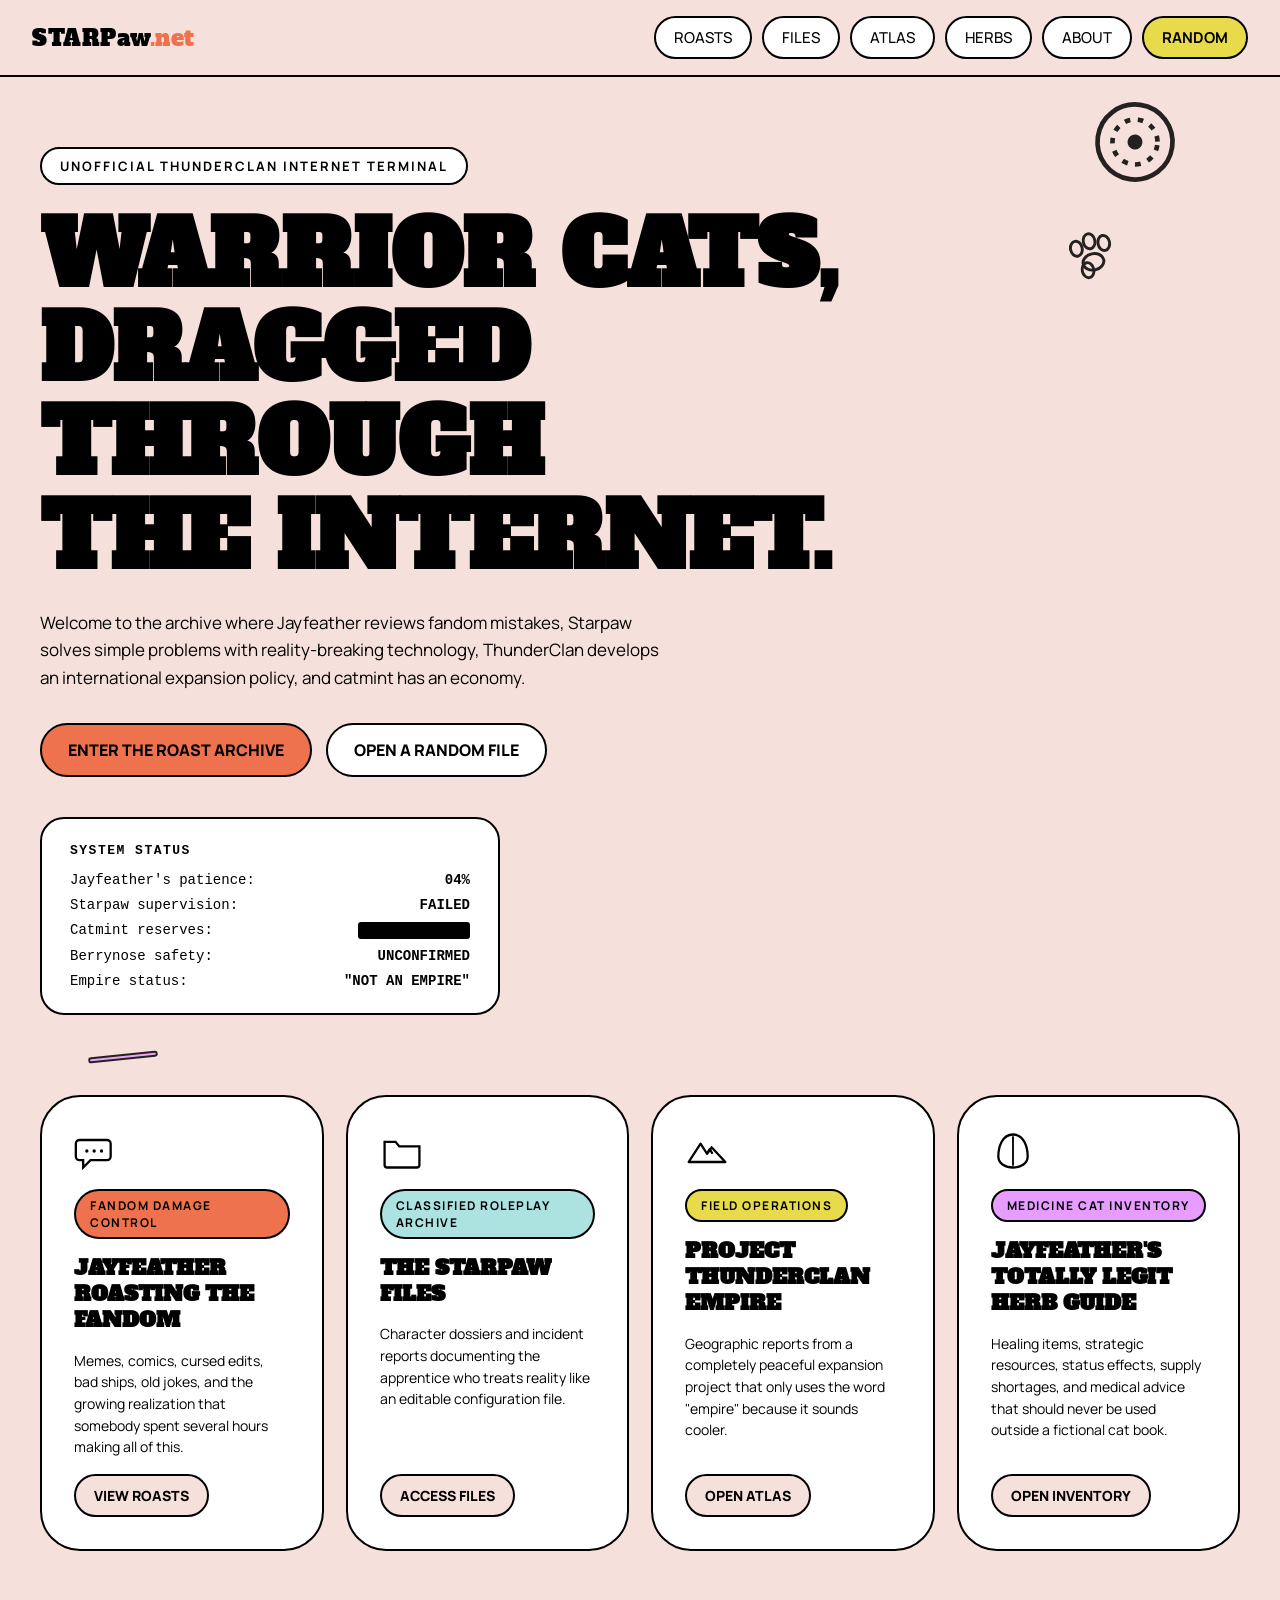
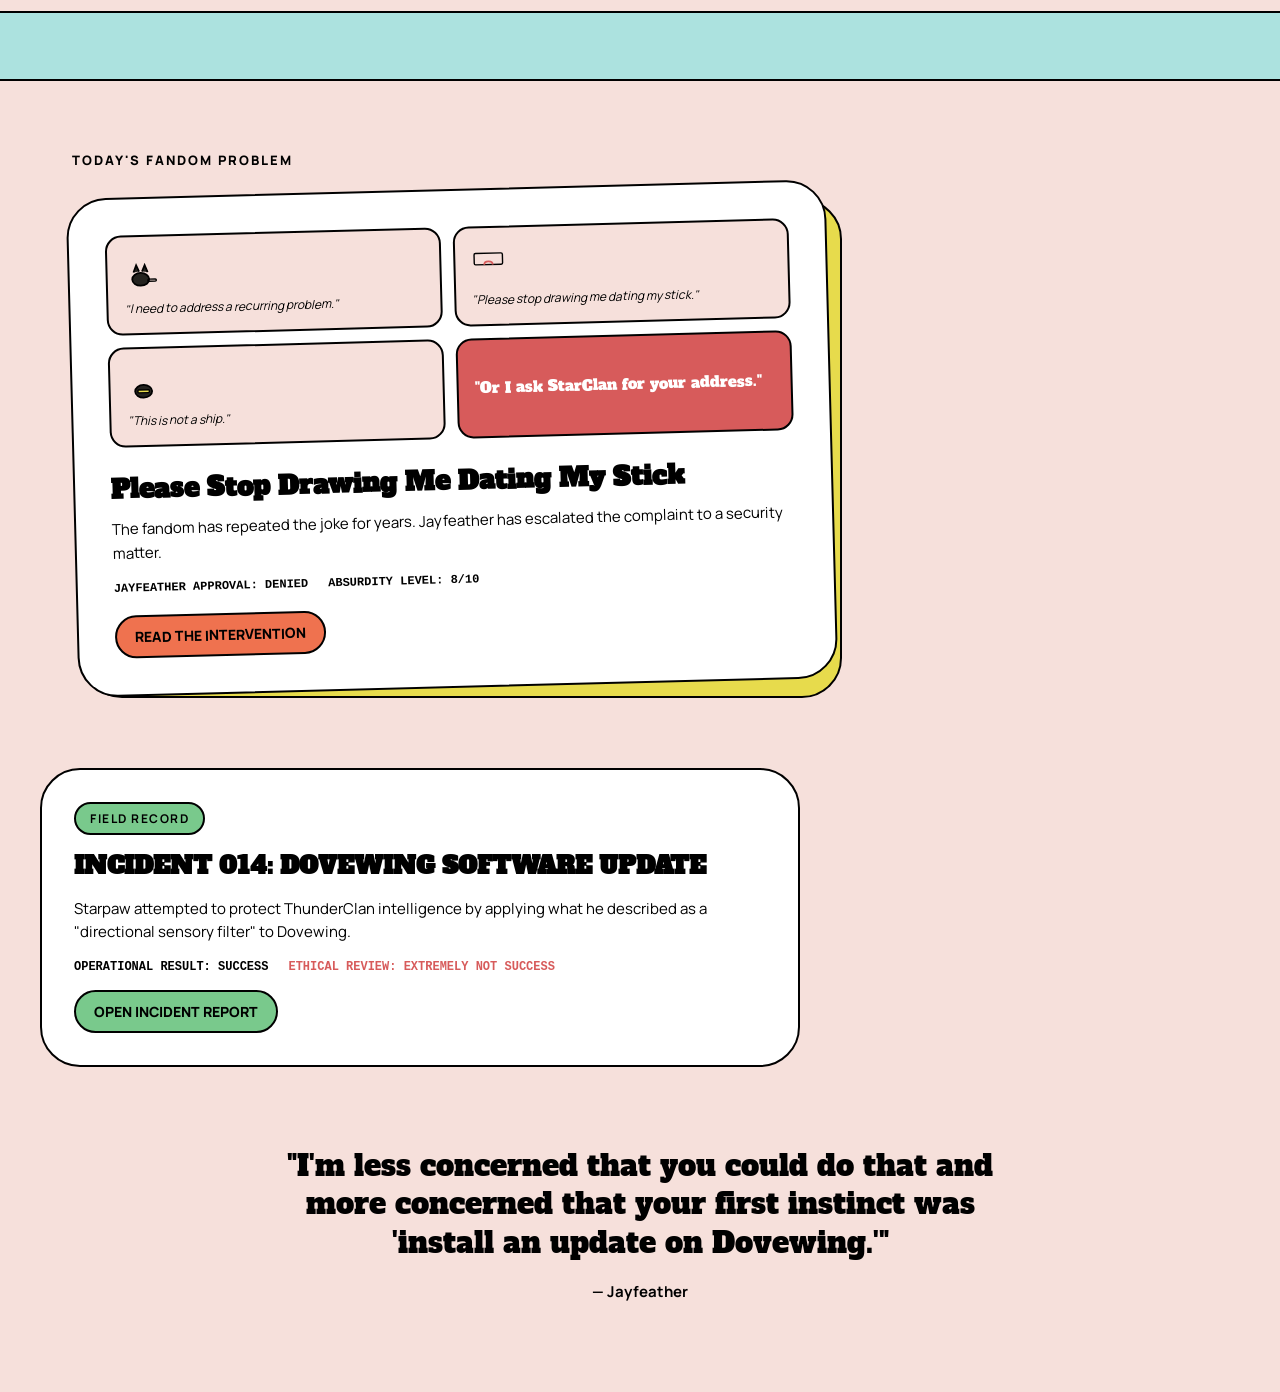
==== index.html @ ada08209 "Add static site build from Claude Design handoff Pulls in the first version site (index, roasts, roa" ====
<!doctype html>
<html lang="en">
<head>
<meta charset="utf-8">
<meta name="viewport" content="width=device-width, initial-scale=1">
<title>STARPaw.net — Warrior Cats, Dragged Through the Internet</title>
<meta name="description" content="Unofficial ThunderClan internet terminal: Jayfeather roasts the fandom, the STARPaw files, Project ThunderClan Empire, and a herb guide nobody authorized.">
<link rel="preconnect" href="https://fonts.googleapis.com">
<link rel="preconnect" href="https://fonts.gstatic.com" crossorigin>
<link href="https://fonts.googleapis.com/css2?family=Alfa+Slab+One&family=Manrope:wght@400;500;700;800&display=swap" rel="stylesheet">
<link rel="icon" href="/favicon.svg">
<link rel="stylesheet" href="/css/style.css">
</head>
<body id="top" style="overflow-x:hidden;">

<div id="site-header-mount"></div>
<script src="/js/layout.js"></script>
<script>window.STARPAW_LAYOUT.mount(null, "home");</script>

<main>
  <!-- HERO -->
  <section class="container section-hero-lg">
    <svg style="position:absolute; top:20px; right:60px; width:90px; height:90px; opacity:0.85; transform:rotate(8deg);" viewBox="0 0 48 48" fill="none">
      <circle cx="24" cy="24" r="20" stroke="#000000" stroke-width="2.5"/>
      <circle cx="24" cy="24" r="12" stroke="#000000" stroke-width="2.5" stroke-dasharray="3 4"/>
      <circle cx="24" cy="24" r="4" fill="#000000"/>
    </svg>
    <svg style="position:absolute; top:150px; right:10%; width:56px; height:56px; opacity:0.85; transform:rotate(-12deg);" viewBox="0 0 48 48" fill="none">
      <ellipse cx="24" cy="30" rx="9" ry="7" stroke="#000000" stroke-width="2.5"/>
      <ellipse cx="12" cy="16" rx="5" ry="6.5" stroke="#000000" stroke-width="2.5"/>
      <ellipse cx="24" cy="12" rx="5" ry="6.5" stroke="#000000" stroke-width="2.5"/>
      <ellipse cx="36" cy="16" rx="5" ry="6.5" stroke="#000000" stroke-width="2.5"/>
      <ellipse cx="18" cy="36" rx="5" ry="6.5" stroke="#000000" stroke-width="2.5"/>
    </svg>
    <svg style="position:absolute; bottom:10px; left:4%; width:70px; height:16px; opacity:0.85; transform:rotate(-6deg);" viewBox="0 0 70 16" fill="none">
      <rect x="1" y="6" width="68" height="4" rx="2" stroke="#000000" stroke-width="2" fill="#e69dff"/>
    </svg>

    <div class="eyebrow" style="margin-bottom:24px;">UNOFFICIAL THUNDERCLAN INTERNET TERMINAL</div>

    <h1 class="hero-title-lg">WARRIOR CATS,<br>DRAGGED THROUGH<br>THE INTERNET.</h1>

    <p class="lead" style="margin-bottom:32px;">Welcome to the archive where Jayfeather reviews fandom mistakes, Starpaw solves simple problems with reality-breaking technology, ThunderClan develops an international expansion policy, and catmint has an economy.</p>

    <div style="display:flex; gap:14px; flex-wrap:wrap; margin-bottom:40px;">
      <a href="#roasts" class="btn btn-ember btn-lg">ENTER THE ROAST ARCHIVE</a>
      <button type="button" id="hero-random-btn" class="btn btn-white btn-lg">OPEN A RANDOM FILE</button>
    </div>

    <div class="stat-box">
      <div class="label">SYSTEM STATUS</div>
      <dl>
        <div class="row"><span>Jayfeather's patience:</span><strong>04%</strong></div>
        <div class="row"><span>Starpaw supervision:</span><strong>FAILED</strong></div>
        <div class="row" id="catmint-cell">
          <span>Catmint reserves:</span>
          <button type="button" id="reveal-btn" aria-label="Reveal classified text" style="font-family:'Courier New',monospace; font-weight:700; letter-spacing:2px; background:#000000; color:#000000; border:none; border-radius:3px; padding:1px 6px; cursor:pointer;">CLASSIFIED</button>
        </div>
        <div class="row"><span>Berrynose safety:</span><strong>UNCONFIRMED</strong></div>
        <div class="row"><span>Empire status:</span><strong>"NOT AN EMPIRE"</strong></div>
      </dl>
    </div>
  </section>

  <!-- FOUR SECTION GRID -->
  <section class="container section">
    <div class="card-grid cols-lg">

      <article id="roasts" class="card card-lg">
        <svg width="44" height="44" viewBox="0 0 48 48" fill="none"><path d="M6 12 h30 a4 4 0 0 1 4 4 v14 a4 4 0 0 1 -4 4 H18 l-8 8 v-8 H6 a4 4 0 0 1 -4 -4 V16 a4 4 0 0 1 4 -4 Z" stroke="#000000" stroke-width="2.5"/><circle cx="14" cy="24" r="1.8" fill="#000000"/><circle cx="22" cy="24" r="1.8" fill="#000000"/><circle cx="30" cy="24" r="1.8" fill="#000000"/></svg>
        <div class="badge badge-ember">FANDOM DAMAGE CONTROL</div>
        <h3>JAYFEATHER ROASTING THE FANDOM</h3>
        <p>Memes, comics, cursed edits, bad ships, old jokes, and the growing realization that somebody spent several hours making all of this.</p>
        <a href="/roasts.html" class="btn" style="background:var(--bg);">VIEW ROASTS</a>
      </article>

      <article id="files" class="card card-lg">
        <svg width="44" height="44" viewBox="0 0 48 48" fill="none"><path d="M5 14 h12 l4 5 h22 v20 a3 3 0 0 1 -3 3 H8 a3 3 0 0 1 -3 -3 Z" stroke="#000000" stroke-width="2.5"/></svg>
        <div class="badge badge-mint">CLASSIFIED ROLEPLAY ARCHIVE</div>
        <h3>THE STARPAW FILES</h3>
        <p>Character dossiers and incident reports documenting the apprentice who treats reality like an editable configuration file.</p>
        <a href="/files.html" class="btn" style="background:var(--bg);">ACCESS FILES</a>
      </article>

      <article id="atlas" class="card card-lg">
        <svg width="44" height="44" viewBox="0 0 48 48" fill="none"><path d="M4 36 L17 16 L24 27 L29 20 L44 36 Z" stroke="#000000" stroke-width="2.5" stroke-linejoin="round"/><path d="M24 27 L27 22 L30 27" stroke="#000000" stroke-width="2.5" stroke-linejoin="round"/></svg>
        <div class="badge badge-sun">FIELD OPERATIONS</div>
        <h3>PROJECT THUNDERCLAN EMPIRE</h3>
        <p>Geographic reports from a completely peaceful expansion project that only uses the word "empire" because it sounds cooler.</p>
        <a href="/atlas.html" class="btn" style="background:var(--bg);">OPEN ATLAS</a>
      </article>

      <article id="herbs" class="card card-lg">
        <svg width="44" height="44" viewBox="0 0 48 48" fill="none"><path d="M24 6 C36 6 40 20 40 30 C40 38 32 42 24 42 C16 42 8 38 8 30 C8 20 12 6 24 6 Z" stroke="#000000" stroke-width="2.5"/><path d="M24 8 V40" stroke="#000000" stroke-width="2"/></svg>
        <div class="badge badge-lilac">MEDICINE CAT INVENTORY</div>
        <h3>JAYFEATHER'S TOTALLY LEGIT HERB GUIDE</h3>
        <p>Healing items, strategic resources, status effects, supply shortages, and medical advice that should never be used outside a fictional cat book.</p>
        <a href="/herbs.html" class="btn" style="background:var(--bg);">OPEN INVENTORY</a>
      </article>

    </div>
  </section>

  <!-- DIVIDER -->
  <div style="width:100%; height:70px; background:var(--mint); border-top:2px solid #000000; border-bottom:2px solid #000000;"></div>

  <!-- FEATURED ROAST -->
  <section class="container" style="padding:70px 32px 40px;">
    <div style="font-family:'Manrope',sans-serif; font-weight:800; font-size:13px; letter-spacing:2px; margin-bottom:20px;">TODAY'S FANDOM PROBLEM</div>
    <div style="position:relative; max-width:760px;">
      <div style="position:absolute; inset:10px -10px -10px 10px; background:#e7db4c; border:2px solid #000000; border-radius:40px;"></div>
      <div style="position:relative; background:#ffffff; border:2px solid #000000; border-radius:40px; padding:36px; transform:rotate(-1.5deg);">
        <div style="display:grid; grid-template-columns:repeat(2, 1fr); gap:12px; margin-bottom:24px;">
          <div style="background:#f6e0db; border:2px solid #000000; border-radius:16px; padding:16px; min-height:100px; display:flex; flex-direction:column; justify-content:flex-end; gap:8px;">
            <svg width="34" height="34" viewBox="0 0 48 48" fill="none"><ellipse cx="24" cy="30" rx="12" ry="9" stroke="#000000" stroke-width="2.5" fill="#24231f"/><path d="M14 20 L18 10 L22 19" stroke="#000000" stroke-width="2.5" fill="#24231f"/><path d="M34 20 L30 10 L26 19" stroke="#000000" stroke-width="2.5" fill="#24231f"/><rect x="34" y="30" width="12" height="3" rx="1.5" fill="none" stroke="#000000" stroke-width="2"/></svg>
            <div style="font-family:'Manrope',sans-serif; font-size:12px; font-style:italic;">"I need to address a recurring problem."</div>
          </div>
          <div style="background:#f6e0db; border:2px solid #000000; border-radius:16px; padding:16px; min-height:100px; display:flex; flex-direction:column; justify-content:flex-end; gap:8px;">
            <svg width="34" height="34" viewBox="0 0 48 48" fill="none"><rect x="4" y="6" width="40" height="16" rx="2" stroke="#000000" stroke-width="2"/><path d="M18 22 C18 16 30 16 30 22" stroke="#d75b5b" stroke-width="2.5" fill="none"/></svg>
            <div style="font-family:'Manrope',sans-serif; font-size:12px; font-style:italic;">"Please stop drawing me dating my stick."</div>
          </div>
          <div style="background:#f6e0db; border:2px solid #000000; border-radius:16px; padding:16px; min-height:100px; display:flex; flex-direction:column; justify-content:flex-end; gap:8px;">
            <svg width="34" height="34" viewBox="0 0 48 48" fill="none"><ellipse cx="24" cy="30" rx="12" ry="9" stroke="#000000" stroke-width="2.5" fill="#24231f"/><rect x="16" y="28" width="16" height="4" rx="1" stroke="#000000" stroke-width="2" fill="#e7db4c"/></svg>
            <div style="font-family:'Manrope',sans-serif; font-size:12px; font-style:italic;">"This is not a ship."</div>
          </div>
          <div style="background:#d75b5b; border:2px solid #000000; border-radius:16px; padding:16px; min-height:100px; display:flex; flex-direction:column; justify-content:center;">
            <div style="font-family:'Alfa Slab One',serif; font-size:15px; color:#ffffff; line-height:1.3;">"Or I ask StarClan for your address."</div>
          </div>
        </div>
        <h3 style="font-family:'Alfa Slab One',serif; font-size:26px; margin:0 0 10px;">Please Stop Drawing Me Dating My Stick</h3>
        <p style="font-family:'Manrope',sans-serif; font-size:15px; line-height:1.6; margin:0 0 16px;">The fandom has repeated the joke for years. Jayfeather has escalated the complaint to a security matter.</p>
        <div class="stat-line" style="display:flex; gap:20px; margin-bottom:20px; flex-wrap:wrap;">
          <span>JAYFEATHER APPROVAL: DENIED</span><span>ABSURDITY LEVEL: 8/10</span>
        </div>
        <a href="/roast.html?slug=please-stop-drawing-me-dating-my-stick" class="btn btn-ember">READ THE INTERVENTION</a>
      </div>
    </div>
  </section>

  <!-- FEATURED INCIDENT -->
  <section class="container section-tight">
    <div class="card card-lg" style="max-width:760px;">
      <div class="badge badge-green">FIELD RECORD</div>
      <h3 style="font-size:24px;">INCIDENT 014: DOVEWING SOFTWARE UPDATE</h3>
      <p style="font-size:15px;">Starpaw attempted to protect ThunderClan intelligence by applying what he described as a "directional sensory filter" to Dovewing.</p>
      <div class="stat-line" style="display:flex; gap:20px; flex-wrap:wrap;">
        <span>OPERATIONAL RESULT: SUCCESS</span><span style="color:var(--red);">ETHICAL REVIEW: EXTREMELY NOT SUCCESS</span>
      </div>
      <a href="/files.html" class="btn btn-green">OPEN INCIDENT REPORT</a>
    </div>
  </section>

  <!-- CLOSING QUOTE -->
  <section style="max-width:800px; margin:0 auto; padding:20px 32px 90px; text-align:center;">
    <p style="font-family:'Alfa Slab One',serif; font-size:clamp(1.3rem,3vw,1.8rem); line-height:1.35; margin:0 0 18px;">"I'm less concerned that you could do that and more concerned that your first instinct was 'install an update on Dovewing.'"</p>
    <div style="font-family:'Manrope',sans-serif; font-weight:700; font-size:15px;">— Jayfeather</div>
  </section>
</main>

<div id="site-footer-mount"></div>

<script src="/js/home.js"></script>
<script>
  document.getElementById("hero-random-btn").addEventListener("click", function () {
    window.location.href = "/roasts.html?random=1";
  });
</script>
</body>
</html>
---- css/style.css ----
/* STARPaw.net — shared design system
   Colors/type lifted from the Claude Design handoff (project/*.dc.html). */

:root {
  --bg: #f6e0db;
  --ink: #000000;
  --link: #981082;
  --link-hover: #ef724f;

  --ember: #ef724f;   /* roasts */
  --mint: #ace2df;    /* files */
  --sun: #e7db4c;     /* atlas / random */
  --lilac: #e69dff;   /* herbs */
  --sky: #84bfff;     /* about */
  --green: #79c98c;
  --red: #d75b5b;
  --white: #ffffff;

  --font-display: 'Alfa Slab One', serif;
  --font-body: 'Manrope', sans-serif;
  --font-mono: 'Courier New', monospace;
}

* { box-sizing: border-box; }

html, body { margin: 0; }

body {
  background: var(--bg);
  color: var(--ink);
  font-family: var(--font-body);
  min-height: 100vh;
}

a { color: var(--link); }
a:hover { color: var(--link-hover); }
::selection { background: var(--sun); }

@media (prefers-reduced-motion: reduce) {
  * { animation: none !important; transition: none !important; }
}

.container {
  max-width: 1200px;
  margin: 0 auto;
  padding: 0 32px;
}

/* ---------- header / nav ---------- */

.site-header {
  position: sticky;
  top: 0;
  z-index: 50;
  background: var(--bg);
  border-bottom: 2px solid var(--ink);
  padding: 16px 32px;
  display: flex;
  align-items: center;
  justify-content: space-between;
  gap: 16px;
  flex-wrap: wrap;
}

.brand {
  font-family: var(--font-display);
  font-size: 22px;
  color: var(--ink);
  text-decoration: none;
  letter-spacing: 0.5px;
}
.brand:hover { color: var(--ink); }
.brand .accent { color: var(--ember); }

.site-nav {
  display: flex;
  gap: 10px;
  flex-wrap: wrap;
  align-items: center;
}

.pill {
  font-family: var(--font-body);
  font-weight: 500;
  font-size: 15px;
  color: var(--ink);
  text-decoration: none;
  background: var(--white);
  border: 2px solid var(--ink);
  border-radius: 47px;
  padding: 9px 18px;
  cursor: pointer;
  display: inline-block;
}
.pill:hover { color: var(--ink); }
.pill.active { font-weight: 700; }
.pill.random { font-weight: 700; background: var(--sun); }

/* ---------- buttons / cta ---------- */

.btn {
  font-family: var(--font-body);
  font-weight: 800;
  font-size: 14px;
  color: var(--ink);
  text-decoration: none;
  border: 2px solid var(--ink);
  border-radius: 47px;
  padding: 10px 18px;
  width: fit-content;
  display: inline-block;
  cursor: pointer;
}
.btn:hover { color: var(--ink); }
.btn-ember { background: var(--ember); }
.btn-white { background: var(--white); }
.btn-sun { background: var(--sun); }
.btn-mint { background: var(--mint); }
.btn-lilac { background: var(--lilac); }
.btn-sky { background: var(--sky); }
.btn-green { background: var(--green); }
.btn-lg { font-size: 16px; padding: 14px 26px; }

/* ---------- layout spacing ---------- */

.section-hero { padding: 60px 0 20px; }
.section-hero-lg { padding: 70px 0 60px; position: relative; }
.section { padding: 20px 0 60px; }
.section-tight { padding: 40px 0 60px; }
.pad-bottom-lg { padding-bottom: 70px; }

/* ---------- hero ---------- */

.hero-title {
  font-family: var(--font-display);
  font-size: clamp(2rem, 5.5vw, 3.6rem);
  line-height: 1.1;
  margin: 0 0 20px;
}

.hero-title-lg {
  font-family: var(--font-display);
  font-size: clamp(2.6rem, 7vw, 5.6rem);
  line-height: 1.05;
  margin: 0 0 24px;
  max-width: 900px;
}

.lead {
  font-family: var(--font-body);
  font-size: 17px;
  line-height: 1.6;
  max-width: 640px;
  margin: 0 0 10px;
}

.stat-box {
  background: var(--white);
  border: 2px solid var(--ink);
  border-radius: 24px;
  padding: 24px 28px;
  max-width: 460px;
  margin-top: 24px;
}

.stat-box .label {
  font-family: var(--font-mono);
  font-weight: 700;
  font-size: 13px;
  letter-spacing: 1.5px;
  margin-bottom: 14px;
}

.stat-box dl {
  display: flex;
  flex-direction: column;
  gap: 9px;
  font-family: var(--font-mono);
  font-size: 14px;
  margin: 0;
}

.stat-box .row {
  display: flex;
  justify-content: space-between;
  align-items: center;
  gap: 12px;
}
.stat-box .row span:first-child { margin: 0; }
.stat-box .row strong { font-weight: 700; }

.eyebrow {
  font-family: var(--font-body);
  font-weight: 700;
  font-size: 13px;
  letter-spacing: 2px;
  background: var(--white);
  border: 2px solid var(--ink);
  border-radius: 47px;
  display: inline-block;
  padding: 8px 18px;
}

/* ---------- filter pills ---------- */

.filter-pill {
  font-family: var(--font-body);
  font-weight: 700;
  font-size: 13px;
  letter-spacing: 0.5px;
  cursor: pointer;
  background: var(--white);
  border: 2px solid var(--ink);
  border-radius: 47px;
  padding: 9px 18px;
  color: var(--ink);
}
.filter-pill.active { background: var(--sun); }

/* ---------- card grid ---------- */

.card-grid {
  display: grid;
  grid-template-columns: repeat(auto-fit, minmax(280px, 1fr));
  gap: 22px;
}

.card-grid.cols-sm { grid-template-columns: repeat(auto-fit, minmax(240px, 1fr)); }
.card-grid.cols-lg { grid-template-columns: repeat(auto-fit, minmax(260px, 1fr)); }

.card {
  background: var(--white);
  border: 2px solid var(--ink);
  border-radius: 36px;
  padding: 28px;
  display: flex;
  flex-direction: column;
  gap: 14px;
}

.card-lg {
  border-radius: 40px;
  padding: 32px;
  gap: 16px;
}

.card-sm {
  border-radius: 28px;
  padding: 22px;
  gap: 8px;
}

.card h3, .card-lg h3, .card-sm h3 {
  font-family: var(--font-display);
  margin: 0;
  line-height: 1.2;
}

.card-lg h3 { font-size: 24px; }
.card-sm h3 { font-size: 18px; }

.card-lg p, .card-sm p {
  font-family: var(--font-body);
  font-size: 15px;
  line-height: 1.6;
  margin: 0;
}
.card-lg p { flex: 1; font-size: 15px; }
.card-sm p { font-size: 13px; line-height: 1.5; font-style: italic; }

.badge {
  font-family: var(--font-body);
  font-weight: 700;
  font-size: 12px;
  letter-spacing: 1.5px;
  border: 2px solid var(--ink);
  border-radius: 47px;
  display: inline-block;
  padding: 6px 14px;
  width: fit-content;
}
.badge-ember { background: var(--ember); }
.badge-mint { background: var(--mint); }
.badge-sun { background: var(--sun); }
.badge-lilac { background: var(--lilac); }
.badge-green { background: var(--green); }

.tag-row {
  display: flex;
  gap: 8px;
  flex-wrap: wrap;
}

.tag-pill {
  font-family: var(--font-body);
  font-weight: 700;
  font-size: 11px;
  letter-spacing: 1px;
  background: var(--bg);
  border: 2px solid var(--ink);
  border-radius: 47px;
  padding: 5px 12px;
}

.card h3 {
  font-family: var(--font-display);
  font-size: 21px;
  margin: 0;
  line-height: 1.25;
}

.card p {
  font-family: var(--font-body);
  font-size: 14px;
  line-height: 1.55;
  margin: 0;
  flex: 1;
}

.stat-line {
  font-family: var(--font-mono);
  font-size: 12px;
  font-weight: 700;
}

@keyframes roast-pulse {
  0%, 100% { box-shadow: 0 0 0 0 rgba(239, 114, 79, 0.55); }
  50% { box-shadow: 0 0 0 10px rgba(239, 114, 79, 0); }
}

.roast-highlight {
  animation: roast-pulse 0.8s ease-in-out 2;
  border-color: var(--ember) !important;
}

/* ---------- footer ---------- */

.site-footer {
  background: var(--bg);
  border-top: 2px solid var(--ink);
  padding: 40px 32px;
}

.footer-inner {
  max-width: 1200px;
  margin: 0 auto;
  display: flex;
  gap: 20px;
  flex-wrap: wrap;
  font-family: var(--font-body);
  font-weight: 500;
  font-size: 14px;
}

.footer-inner a { text-decoration: none; }

.site-footer.wide .footer-inner {
  flex-direction: column;
  gap: 28px;
}

.footer-legal {
  font-family: var(--font-body);
  font-size: 13px;
  line-height: 1.7;
  max-width: 640px;
  margin: 0;
  color: var(--ink);
}

.footer-links {
  display: flex;
  gap: 20px;
  flex-wrap: wrap;
  font-family: var(--font-body);
  font-weight: 500;
  font-size: 14px;
}
.footer-links a { text-decoration: none; }
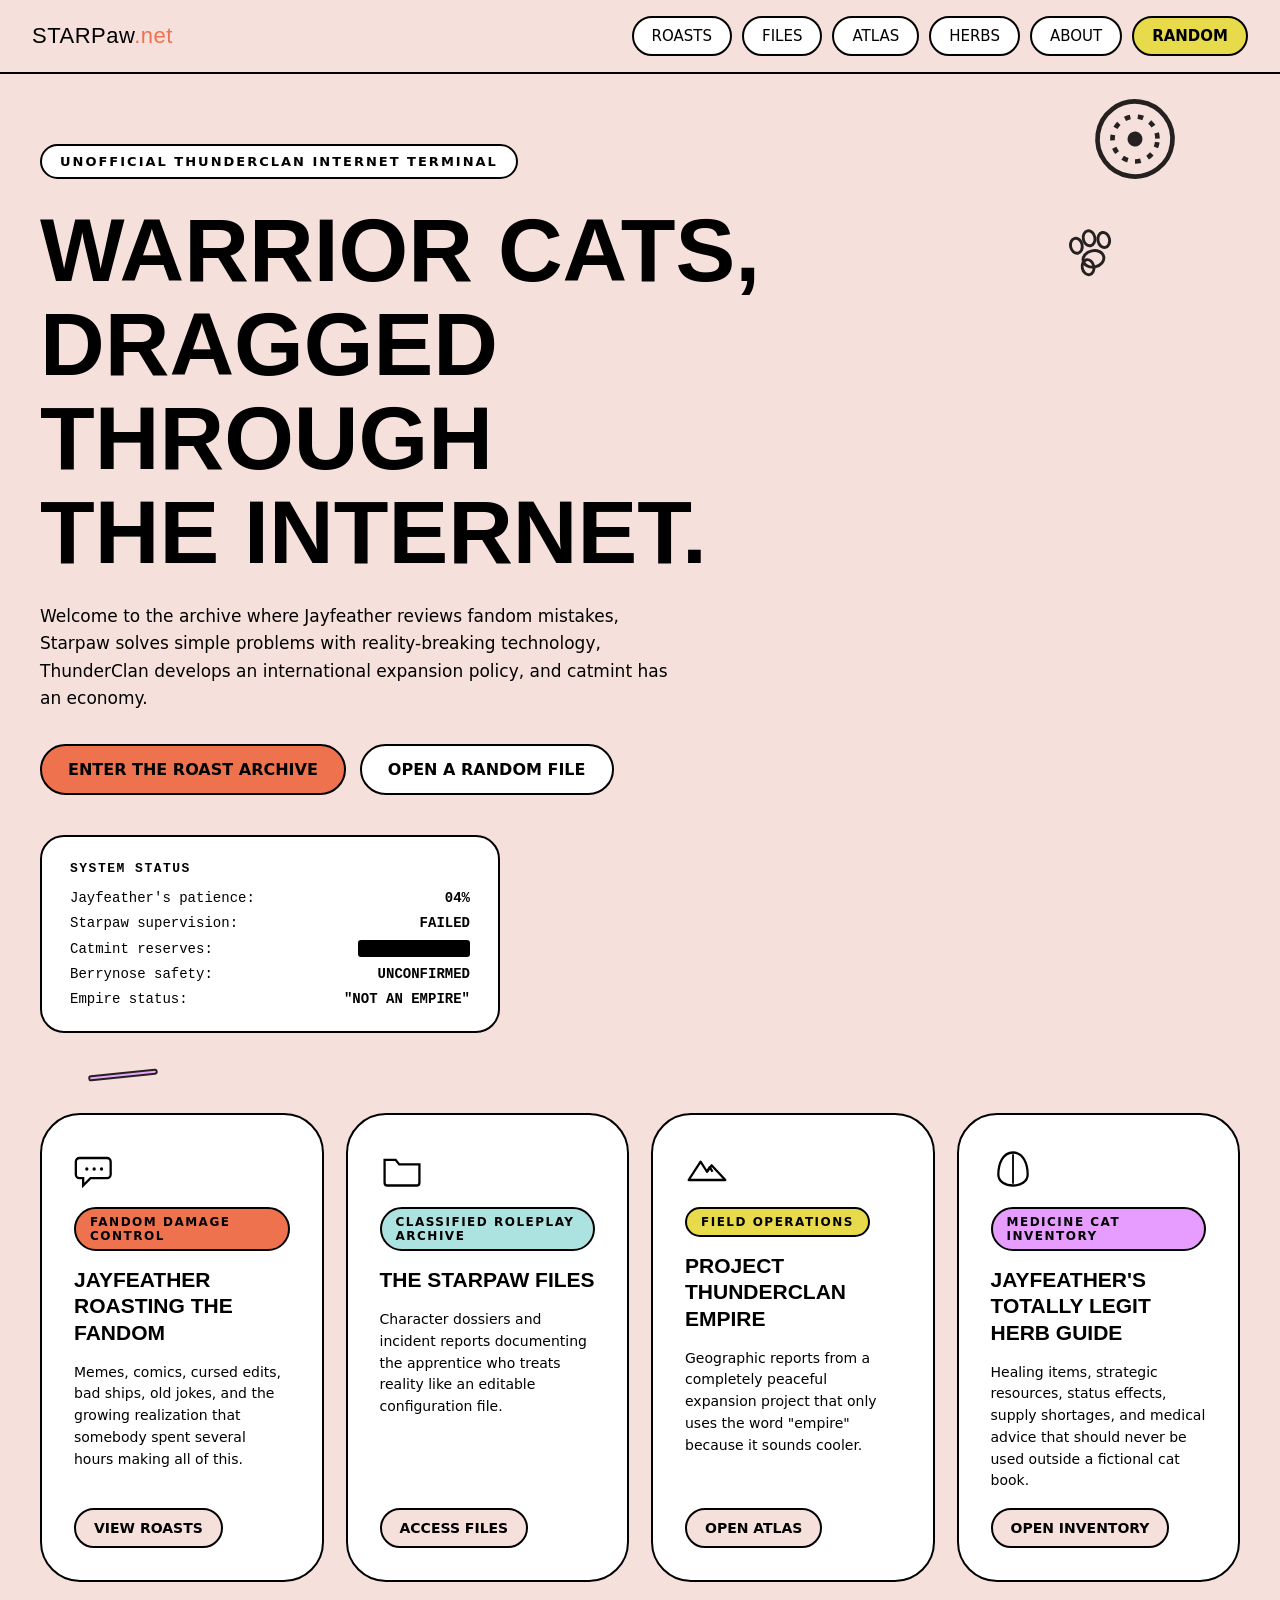
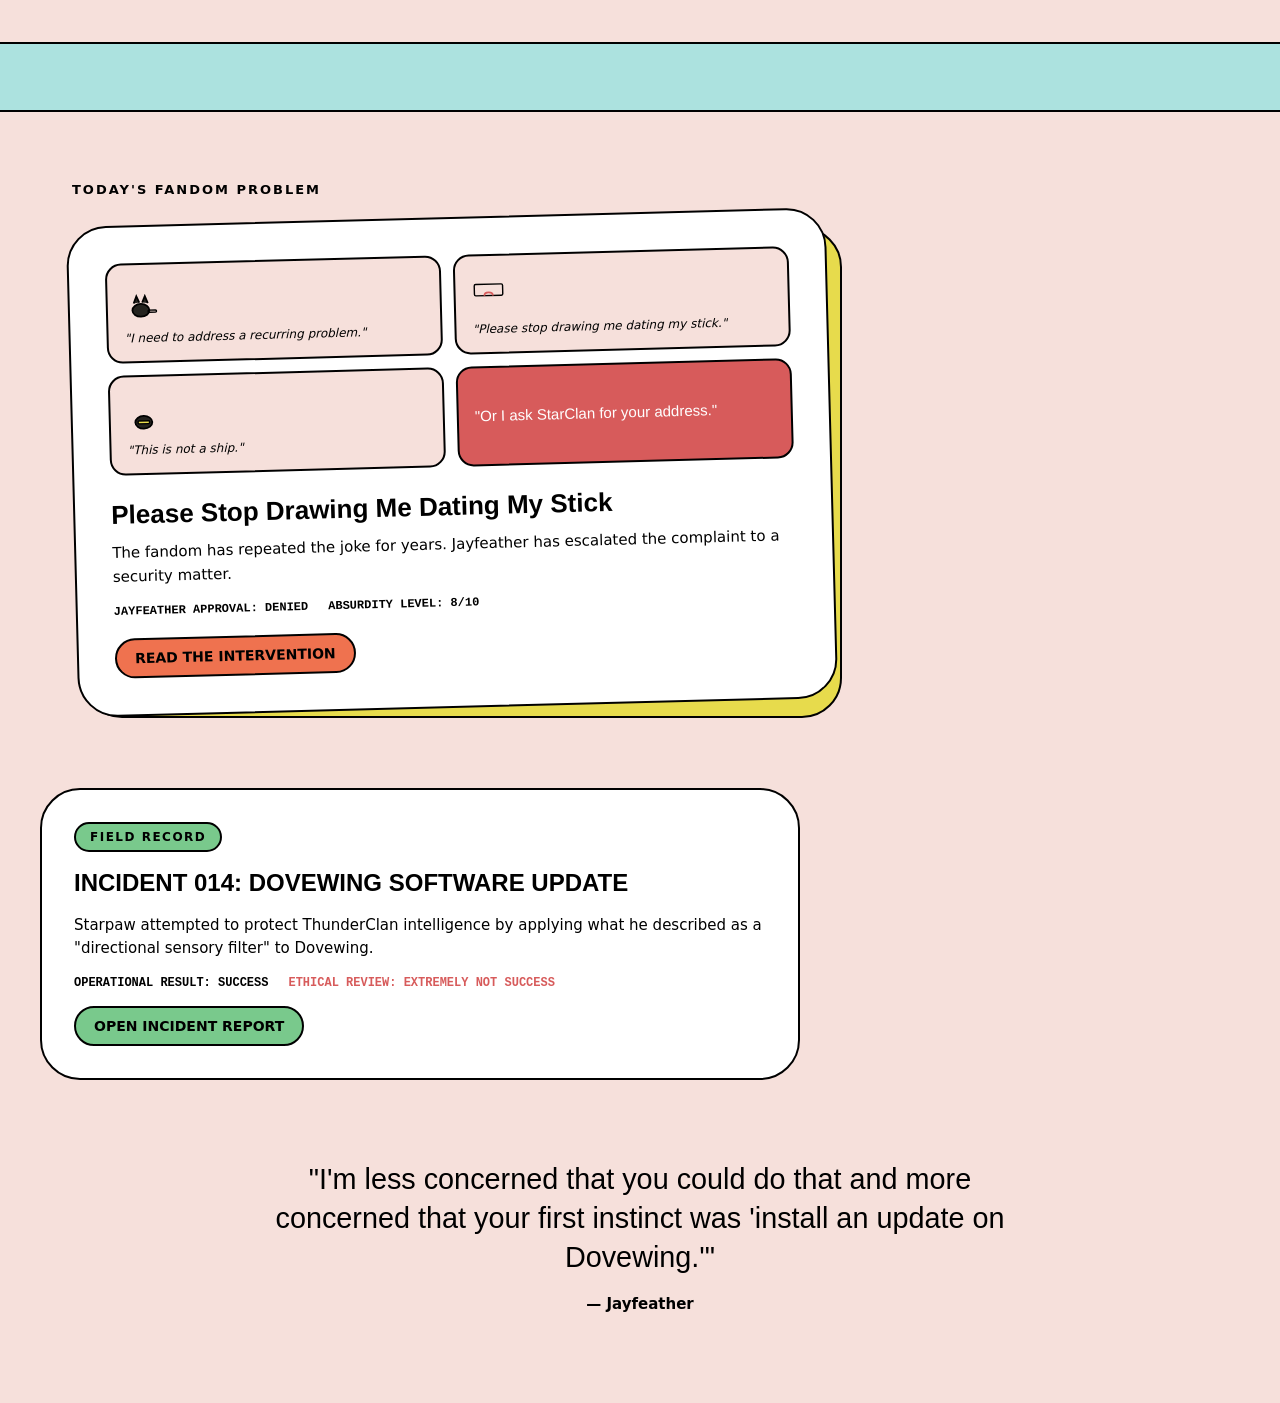
==== commit a6b1647c: "Replace Google Fonts with the system font stack from the spec CLAUDE.md forbids external font servic" ====
--- a/index.html
+++ b/index.html
@@ -5,9 +5,6 @@
 <meta name="viewport" content="width=device-width, initial-scale=1">
 <title>STARPaw.net — Warrior Cats, Dragged Through the Internet</title>
 <meta name="description" content="Unofficial ThunderClan internet terminal: Jayfeather roasts the fandom, the STARPaw files, Project ThunderClan Empire, and a herb guide nobody authorized.">
-<link rel="preconnect" href="https://fonts.googleapis.com">
-<link rel="preconnect" href="https://fonts.gstatic.com" crossorigin>
-<link href="https://fonts.googleapis.com/css2?family=Alfa+Slab+One&family=Manrope:wght@400;500;700;800&display=swap" rel="stylesheet">
 <link rel="icon" href="/favicon.svg">
 <link rel="stylesheet" href="/css/style.css">
 </head>
@@ -106,29 +103,29 @@
 
   <!-- FEATURED ROAST -->
   <section class="container" style="padding:70px 32px 40px;">
-    <div style="font-family:'Manrope',sans-serif; font-weight:800; font-size:13px; letter-spacing:2px; margin-bottom:20px;">TODAY'S FANDOM PROBLEM</div>
+    <div style="font-family:var(--font-body); font-weight:800; font-size:13px; letter-spacing:2px; margin-bottom:20px;">TODAY'S FANDOM PROBLEM</div>
     <div style="position:relative; max-width:760px;">
       <div style="position:absolute; inset:10px -10px -10px 10px; background:#e7db4c; border:2px solid #000000; border-radius:40px;"></div>
       <div style="position:relative; background:#ffffff; border:2px solid #000000; border-radius:40px; padding:36px; transform:rotate(-1.5deg);">
         <div style="display:grid; grid-template-columns:repeat(2, 1fr); gap:12px; margin-bottom:24px;">
           <div style="background:#f6e0db; border:2px solid #000000; border-radius:16px; padding:16px; min-height:100px; display:flex; flex-direction:column; justify-content:flex-end; gap:8px;">
             <svg width="34" height="34" viewBox="0 0 48 48" fill="none"><ellipse cx="24" cy="30" rx="12" ry="9" stroke="#000000" stroke-width="2.5" fill="#24231f"/><path d="M14 20 L18 10 L22 19" stroke="#000000" stroke-width="2.5" fill="#24231f"/><path d="M34 20 L30 10 L26 19" stroke="#000000" stroke-width="2.5" fill="#24231f"/><rect x="34" y="30" width="12" height="3" rx="1.5" fill="none" stroke="#000000" stroke-width="2"/></svg>
-            <div style="font-family:'Manrope',sans-serif; font-size:12px; font-style:italic;">"I need to address a recurring problem."</div>
+            <div style="font-family:var(--font-body); font-size:12px; font-style:italic;">"I need to address a recurring problem."</div>
           </div>
           <div style="background:#f6e0db; border:2px solid #000000; border-radius:16px; padding:16px; min-height:100px; display:flex; flex-direction:column; justify-content:flex-end; gap:8px;">
             <svg width="34" height="34" viewBox="0 0 48 48" fill="none"><rect x="4" y="6" width="40" height="16" rx="2" stroke="#000000" stroke-width="2"/><path d="M18 22 C18 16 30 16 30 22" stroke="#d75b5b" stroke-width="2.5" fill="none"/></svg>
-            <div style="font-family:'Manrope',sans-serif; font-size:12px; font-style:italic;">"Please stop drawing me dating my stick."</div>
+            <div style="font-family:var(--font-body); font-size:12px; font-style:italic;">"Please stop drawing me dating my stick."</div>
           </div>
           <div style="background:#f6e0db; border:2px solid #000000; border-radius:16px; padding:16px; min-height:100px; display:flex; flex-direction:column; justify-content:flex-end; gap:8px;">
             <svg width="34" height="34" viewBox="0 0 48 48" fill="none"><ellipse cx="24" cy="30" rx="12" ry="9" stroke="#000000" stroke-width="2.5" fill="#24231f"/><rect x="16" y="28" width="16" height="4" rx="1" stroke="#000000" stroke-width="2" fill="#e7db4c"/></svg>
-            <div style="font-family:'Manrope',sans-serif; font-size:12px; font-style:italic;">"This is not a ship."</div>
+            <div style="font-family:var(--font-body); font-size:12px; font-style:italic;">"This is not a ship."</div>
           </div>
           <div style="background:#d75b5b; border:2px solid #000000; border-radius:16px; padding:16px; min-height:100px; display:flex; flex-direction:column; justify-content:center;">
-            <div style="font-family:'Alfa Slab One',serif; font-size:15px; color:#ffffff; line-height:1.3;">"Or I ask StarClan for your address."</div>
+            <div style="font-family:var(--font-display); font-size:15px; color:#ffffff; line-height:1.3;">"Or I ask StarClan for your address."</div>
           </div>
         </div>
-        <h3 style="font-family:'Alfa Slab One',serif; font-size:26px; margin:0 0 10px;">Please Stop Drawing Me Dating My Stick</h3>
-        <p style="font-family:'Manrope',sans-serif; font-size:15px; line-height:1.6; margin:0 0 16px;">The fandom has repeated the joke for years. Jayfeather has escalated the complaint to a security matter.</p>
+        <h3 style="font-family:var(--font-display); font-size:26px; margin:0 0 10px;">Please Stop Drawing Me Dating My Stick</h3>
+        <p style="font-family:var(--font-body); font-size:15px; line-height:1.6; margin:0 0 16px;">The fandom has repeated the joke for years. Jayfeather has escalated the complaint to a security matter.</p>
         <div class="stat-line" style="display:flex; gap:20px; margin-bottom:20px; flex-wrap:wrap;">
           <span>JAYFEATHER APPROVAL: DENIED</span><span>ABSURDITY LEVEL: 8/10</span>
         </div>
@@ -152,8 +149,8 @@
 
   <!-- CLOSING QUOTE -->
   <section style="max-width:800px; margin:0 auto; padding:20px 32px 90px; text-align:center;">
-    <p style="font-family:'Alfa Slab One',serif; font-size:clamp(1.3rem,3vw,1.8rem); line-height:1.35; margin:0 0 18px;">"I'm less concerned that you could do that and more concerned that your first instinct was 'install an update on Dovewing.'"</p>
-    <div style="font-family:'Manrope',sans-serif; font-weight:700; font-size:15px;">— Jayfeather</div>
+    <p style="font-family:var(--font-display); font-size:clamp(1.3rem,3vw,1.8rem); line-height:1.35; margin:0 0 18px;">"I'm less concerned that you could do that and more concerned that your first instinct was 'install an update on Dovewing.'"</p>
+    <div style="font-family:var(--font-body); font-weight:700; font-size:15px;">— Jayfeather</div>
   </section>
 </main>
 
--- a/css/style.css
+++ b/css/style.css
@@ -16,9 +16,10 @@
   --red: #d75b5b;
   --white: #ffffff;
 
-  --font-display: 'Alfa Slab One', serif;
-  --font-body: 'Manrope', sans-serif;
-  --font-mono: 'Courier New', monospace;
+  --font-display: Impact, Haettenschweiler, "Arial Narrow Bold", sans-serif;
+  --font-body: Inter, ui-sans-serif, system-ui, -apple-system,
+    BlinkMacSystemFont, "Segoe UI", sans-serif;
+  --font-mono: "Courier New", Courier, monospace;
 }
 
 * { box-sizing: border-box; }
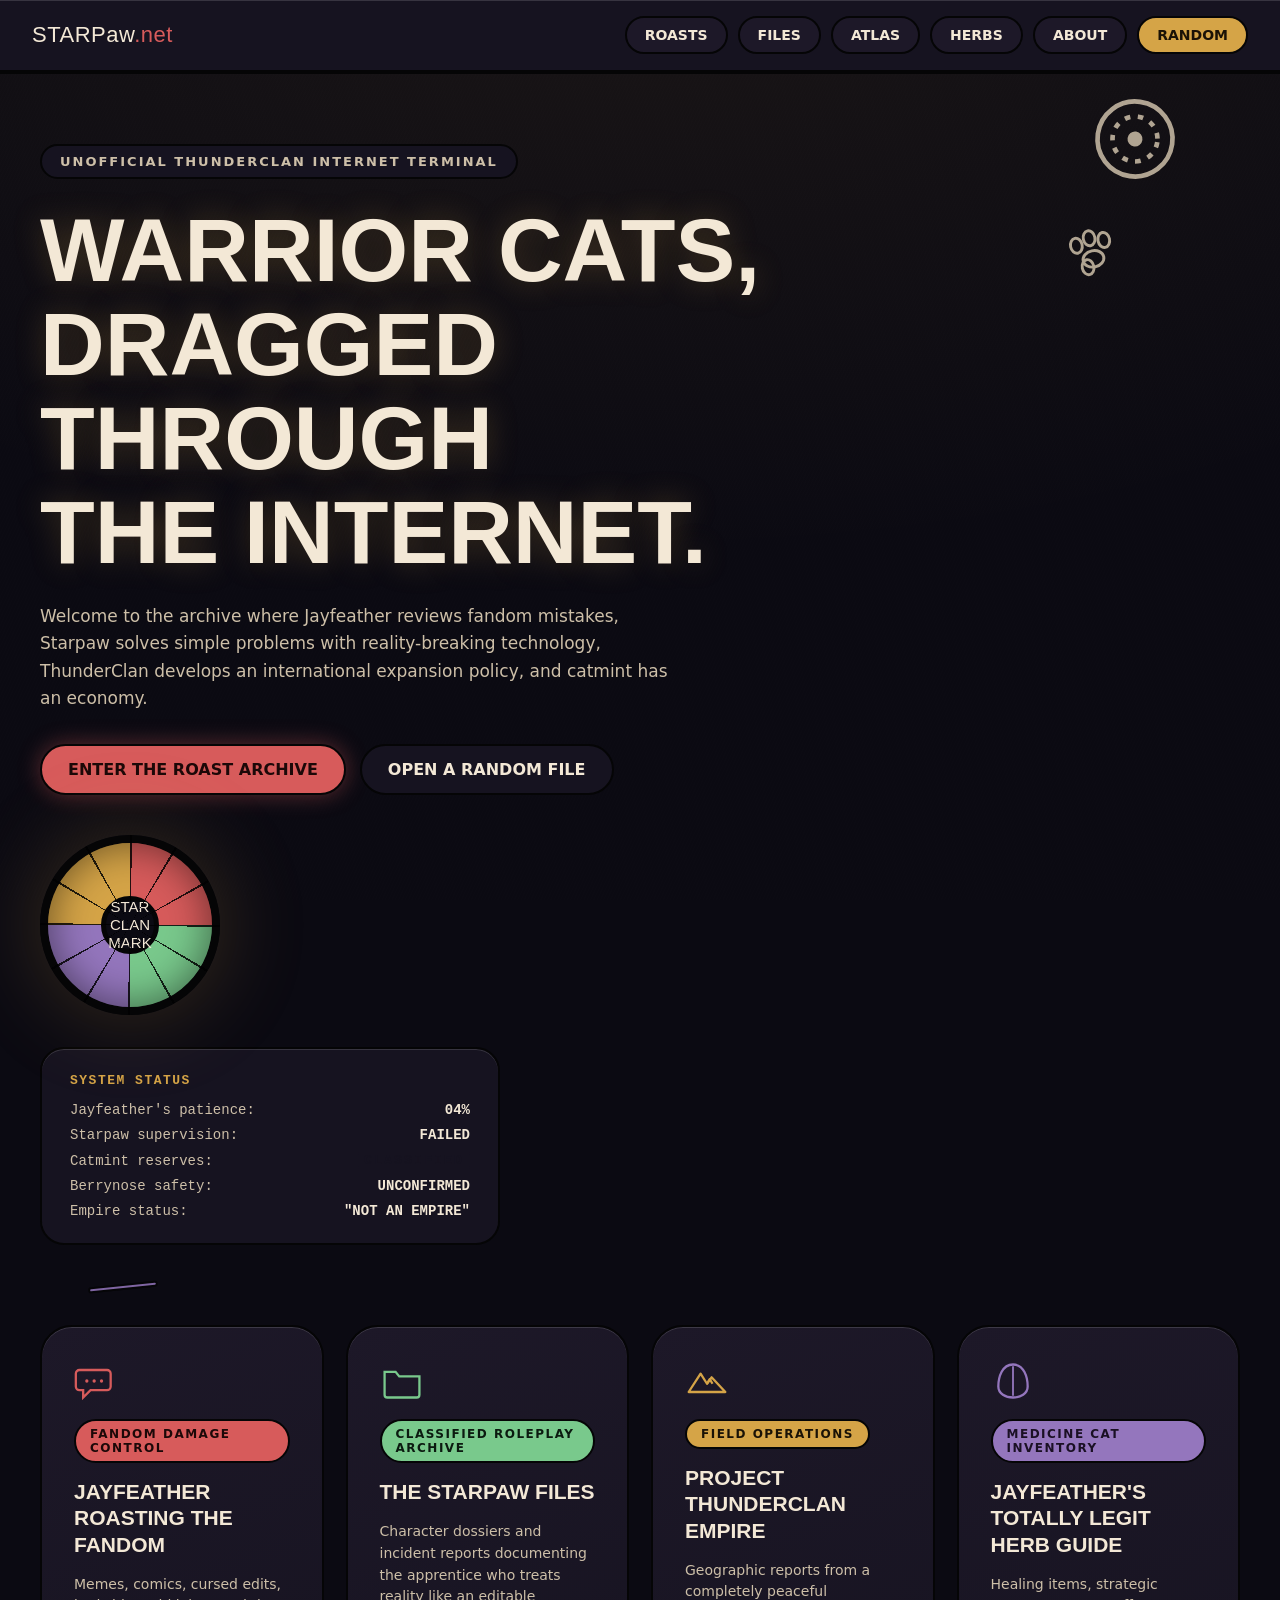
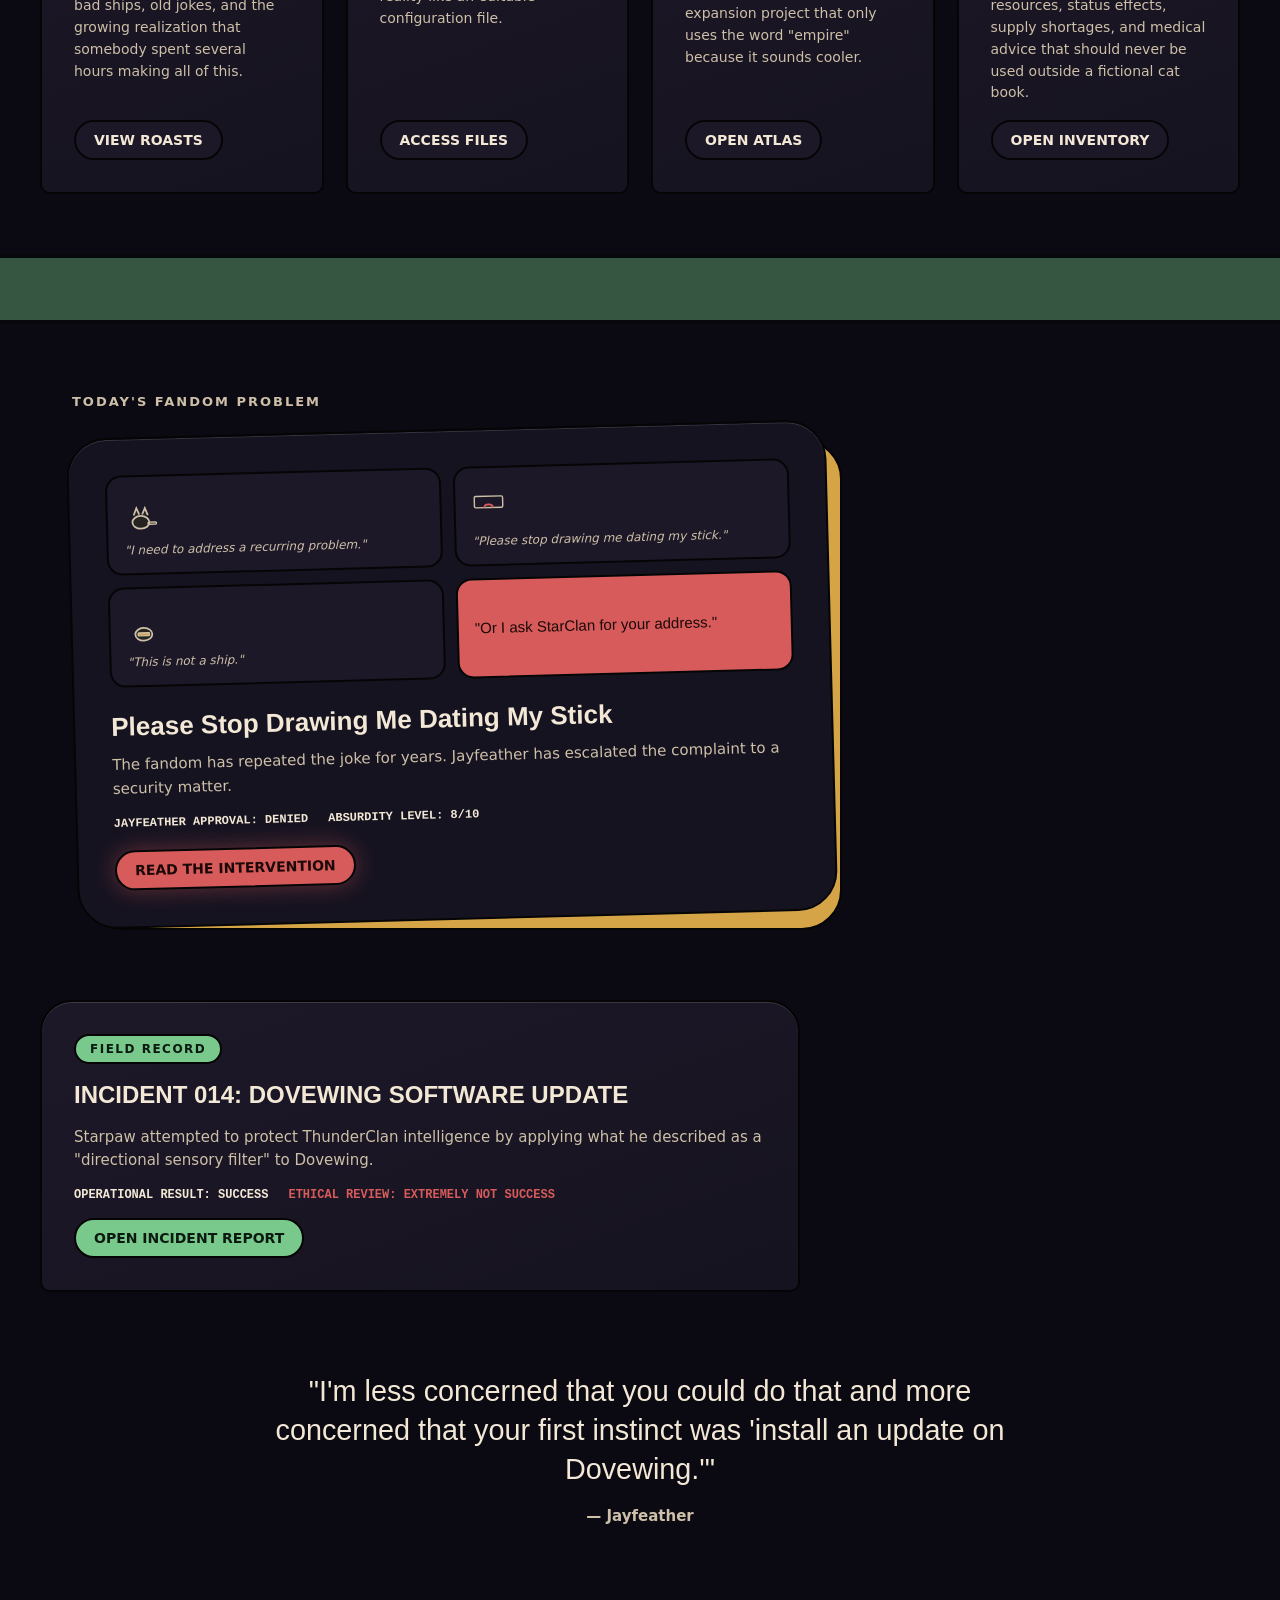
==== commit 8ae9c3a2: "Restyle index/files/atlas/herbs/character/about/404 for the vitrage palette Most pages needed no HTM" ====
--- a/index.html
+++ b/index.html
@@ -11,26 +11,27 @@
 <body id="top" style="overflow-x:hidden;">
 
 <div id="site-header-mount"></div>
+<script src="/js/random.js"></script>
 <script src="/js/layout.js"></script>
 <script>window.STARPAW_LAYOUT.mount(null, "home");</script>
 
 <main>
   <!-- HERO -->
   <section class="container section-hero-lg">
-    <svg style="position:absolute; top:20px; right:60px; width:90px; height:90px; opacity:0.85; transform:rotate(8deg);" viewBox="0 0 48 48" fill="none">
-      <circle cx="24" cy="24" r="20" stroke="#000000" stroke-width="2.5"/>
-      <circle cx="24" cy="24" r="12" stroke="#000000" stroke-width="2.5" stroke-dasharray="3 4"/>
-      <circle cx="24" cy="24" r="4" fill="#000000"/>
+    <svg style="position:absolute; top:20px; right:60px; width:90px; height:90px; opacity:0.85; transform:rotate(8deg); color:var(--parchdim);" viewBox="0 0 48 48" fill="none">
+      <circle cx="24" cy="24" r="20" stroke="currentColor" stroke-width="2.5"/>
+      <circle cx="24" cy="24" r="12" stroke="currentColor" stroke-width="2.5" stroke-dasharray="3 4"/>
+      <circle cx="24" cy="24" r="4" fill="currentColor"/>
     </svg>
-    <svg style="position:absolute; top:150px; right:10%; width:56px; height:56px; opacity:0.85; transform:rotate(-12deg);" viewBox="0 0 48 48" fill="none">
-      <ellipse cx="24" cy="30" rx="9" ry="7" stroke="#000000" stroke-width="2.5"/>
-      <ellipse cx="12" cy="16" rx="5" ry="6.5" stroke="#000000" stroke-width="2.5"/>
-      <ellipse cx="24" cy="12" rx="5" ry="6.5" stroke="#000000" stroke-width="2.5"/>
-      <ellipse cx="36" cy="16" rx="5" ry="6.5" stroke="#000000" stroke-width="2.5"/>
-      <ellipse cx="18" cy="36" rx="5" ry="6.5" stroke="#000000" stroke-width="2.5"/>
+    <svg style="position:absolute; top:150px; right:10%; width:56px; height:56px; opacity:0.85; transform:rotate(-12deg); color:var(--parchdim);" viewBox="0 0 48 48" fill="none">
+      <ellipse cx="24" cy="30" rx="9" ry="7" stroke="currentColor" stroke-width="2.5"/>
+      <ellipse cx="12" cy="16" rx="5" ry="6.5" stroke="currentColor" stroke-width="2.5"/>
+      <ellipse cx="24" cy="12" rx="5" ry="6.5" stroke="currentColor" stroke-width="2.5"/>
+      <ellipse cx="36" cy="16" rx="5" ry="6.5" stroke="currentColor" stroke-width="2.5"/>
+      <ellipse cx="18" cy="36" rx="5" ry="6.5" stroke="currentColor" stroke-width="2.5"/>
     </svg>
     <svg style="position:absolute; bottom:10px; left:4%; width:70px; height:16px; opacity:0.85; transform:rotate(-6deg);" viewBox="0 0 70 16" fill="none">
-      <rect x="1" y="6" width="68" height="4" rx="2" stroke="#000000" stroke-width="2" fill="#e69dff"/>
+      <rect x="1" y="6" width="68" height="4" rx="2" stroke="var(--lead)" stroke-width="2" fill="var(--herbs)"/>
     </svg>
 
     <div class="eyebrow" style="margin-bottom:24px;">UNOFFICIAL THUNDERCLAN INTERNET TERMINAL</div>
@@ -44,6 +45,10 @@
       <button type="button" id="hero-random-btn" class="btn btn-white btn-lg">OPEN A RANDOM FILE</button>
     </div>
 
+    <div class="rose-window" style="max-width:180px; margin:0 0 32px;" aria-hidden="true">
+      <div class="rose-hub">STAR<br>CLAN<br>MARK</div>
+    </div>
+
     <div class="stat-box">
       <div class="label">SYSTEM STATUS</div>
       <dl>
@@ -51,7 +56,7 @@
         <div class="row"><span>Starpaw supervision:</span><strong>FAILED</strong></div>
         <div class="row" id="catmint-cell">
           <span>Catmint reserves:</span>
-          <button type="button" id="reveal-btn" aria-label="Reveal classified text" style="font-family:'Courier New',monospace; font-weight:700; letter-spacing:2px; background:#000000; color:#000000; border:none; border-radius:3px; padding:1px 6px; cursor:pointer;">CLASSIFIED</button>
+          <button type="button" id="reveal-btn" aria-label="Reveal classified text" style="font-family:'Courier New',monospace; font-weight:700; letter-spacing:2px; background:var(--panel); color:var(--panel); border:none; border-radius:3px; padding:1px 6px; cursor:pointer;">CLASSIFIED</button>
         </div>
         <div class="row"><span>Berrynose safety:</span><strong>UNCONFIRMED</strong></div>
         <div class="row"><span>Empire status:</span><strong>"NOT AN EMPIRE"</strong></div>
@@ -64,68 +69,68 @@
     <div class="card-grid cols-lg">
 
       <article id="roasts" class="card card-lg">
-        <svg width="44" height="44" viewBox="0 0 48 48" fill="none"><path d="M6 12 h30 a4 4 0 0 1 4 4 v14 a4 4 0 0 1 -4 4 H18 l-8 8 v-8 H6 a4 4 0 0 1 -4 -4 V16 a4 4 0 0 1 4 -4 Z" stroke="#000000" stroke-width="2.5"/><circle cx="14" cy="24" r="1.8" fill="#000000"/><circle cx="22" cy="24" r="1.8" fill="#000000"/><circle cx="30" cy="24" r="1.8" fill="#000000"/></svg>
+        <svg width="44" height="44" viewBox="0 0 48 48" fill="none" style="color:var(--roasts);"><path d="M6 12 h30 a4 4 0 0 1 4 4 v14 a4 4 0 0 1 -4 4 H18 l-8 8 v-8 H6 a4 4 0 0 1 -4 -4 V16 a4 4 0 0 1 4 -4 Z" stroke="currentColor" stroke-width="2.5"/><circle cx="14" cy="24" r="1.8" fill="currentColor"/><circle cx="22" cy="24" r="1.8" fill="currentColor"/><circle cx="30" cy="24" r="1.8" fill="currentColor"/></svg>
         <div class="badge badge-ember">FANDOM DAMAGE CONTROL</div>
         <h3>JAYFEATHER ROASTING THE FANDOM</h3>
         <p>Memes, comics, cursed edits, bad ships, old jokes, and the growing realization that somebody spent several hours making all of this.</p>
-        <a href="/roasts.html" class="btn" style="background:var(--bg);">VIEW ROASTS</a>
+        <a href="/roasts.html" class="btn" style="background:var(--panel-2);">VIEW ROASTS</a>
       </article>
 
       <article id="files" class="card card-lg">
-        <svg width="44" height="44" viewBox="0 0 48 48" fill="none"><path d="M5 14 h12 l4 5 h22 v20 a3 3 0 0 1 -3 3 H8 a3 3 0 0 1 -3 -3 Z" stroke="#000000" stroke-width="2.5"/></svg>
+        <svg width="44" height="44" viewBox="0 0 48 48" fill="none" style="color:var(--files);"><path d="M5 14 h12 l4 5 h22 v20 a3 3 0 0 1 -3 3 H8 a3 3 0 0 1 -3 -3 Z" stroke="currentColor" stroke-width="2.5"/></svg>
         <div class="badge badge-mint">CLASSIFIED ROLEPLAY ARCHIVE</div>
         <h3>THE STARPAW FILES</h3>
         <p>Character dossiers and incident reports documenting the apprentice who treats reality like an editable configuration file.</p>
-        <a href="/files.html" class="btn" style="background:var(--bg);">ACCESS FILES</a>
+        <a href="/files.html" class="btn" style="background:var(--panel-2);">ACCESS FILES</a>
       </article>
 
       <article id="atlas" class="card card-lg">
-        <svg width="44" height="44" viewBox="0 0 48 48" fill="none"><path d="M4 36 L17 16 L24 27 L29 20 L44 36 Z" stroke="#000000" stroke-width="2.5" stroke-linejoin="round"/><path d="M24 27 L27 22 L30 27" stroke="#000000" stroke-width="2.5" stroke-linejoin="round"/></svg>
+        <svg width="44" height="44" viewBox="0 0 48 48" fill="none" style="color:var(--atlas);"><path d="M4 36 L17 16 L24 27 L29 20 L44 36 Z" stroke="currentColor" stroke-width="2.5" stroke-linejoin="round"/><path d="M24 27 L27 22 L30 27" stroke="currentColor" stroke-width="2.5" stroke-linejoin="round"/></svg>
         <div class="badge badge-sun">FIELD OPERATIONS</div>
         <h3>PROJECT THUNDERCLAN EMPIRE</h3>
         <p>Geographic reports from a completely peaceful expansion project that only uses the word "empire" because it sounds cooler.</p>
-        <a href="/atlas.html" class="btn" style="background:var(--bg);">OPEN ATLAS</a>
+        <a href="/atlas.html" class="btn" style="background:var(--panel-2);">OPEN ATLAS</a>
       </article>
 
       <article id="herbs" class="card card-lg">
-        <svg width="44" height="44" viewBox="0 0 48 48" fill="none"><path d="M24 6 C36 6 40 20 40 30 C40 38 32 42 24 42 C16 42 8 38 8 30 C8 20 12 6 24 6 Z" stroke="#000000" stroke-width="2.5"/><path d="M24 8 V40" stroke="#000000" stroke-width="2"/></svg>
+        <svg width="44" height="44" viewBox="0 0 48 48" fill="none" style="color:var(--herbs);"><path d="M24 6 C36 6 40 20 40 30 C40 38 32 42 24 42 C16 42 8 38 8 30 C8 20 12 6 24 6 Z" stroke="currentColor" stroke-width="2.5"/><path d="M24 8 V40" stroke="currentColor" stroke-width="2"/></svg>
         <div class="badge badge-lilac">MEDICINE CAT INVENTORY</div>
         <h3>JAYFEATHER'S TOTALLY LEGIT HERB GUIDE</h3>
         <p>Healing items, strategic resources, status effects, supply shortages, and medical advice that should never be used outside a fictional cat book.</p>
-        <a href="/herbs.html" class="btn" style="background:var(--bg);">OPEN INVENTORY</a>
+        <a href="/herbs.html" class="btn" style="background:var(--panel-2);">OPEN INVENTORY</a>
       </article>
 
     </div>
   </section>
 
   <!-- DIVIDER -->
-  <div style="width:100%; height:70px; background:var(--mint); border-top:2px solid #000000; border-bottom:2px solid #000000;"></div>
+  <div style="width:100%; height:70px; background:var(--files); border-top:4px solid var(--lead); border-bottom:4px solid var(--lead); opacity:0.4;"></div>
 
   <!-- FEATURED ROAST -->
   <section class="container" style="padding:70px 32px 40px;">
-    <div style="font-family:var(--font-body); font-weight:800; font-size:13px; letter-spacing:2px; margin-bottom:20px;">TODAY'S FANDOM PROBLEM</div>
+    <div style="font-family:var(--font-body); font-weight:800; font-size:13px; letter-spacing:2px; margin-bottom:20px; color:var(--parchdim);">TODAY'S FANDOM PROBLEM</div>
     <div style="position:relative; max-width:760px;">
-      <div style="position:absolute; inset:10px -10px -10px 10px; background:#e7db4c; border:2px solid #000000; border-radius:40px;"></div>
-      <div style="position:relative; background:#ffffff; border:2px solid #000000; border-radius:40px; padding:36px; transform:rotate(-1.5deg);">
+      <div style="position:absolute; inset:10px -10px -10px 10px; background:var(--atlas); border:2px solid var(--lead); border-radius:40px;"></div>
+      <div style="position:relative; background:var(--panel); border:2px solid var(--lead); border-radius:40px; padding:36px; transform:rotate(-1.5deg); box-shadow:inset 0 1px 0 var(--leadhi);">
         <div style="display:grid; grid-template-columns:repeat(2, 1fr); gap:12px; margin-bottom:24px;">
-          <div style="background:#f6e0db; border:2px solid #000000; border-radius:16px; padding:16px; min-height:100px; display:flex; flex-direction:column; justify-content:flex-end; gap:8px;">
-            <svg width="34" height="34" viewBox="0 0 48 48" fill="none"><ellipse cx="24" cy="30" rx="12" ry="9" stroke="#000000" stroke-width="2.5" fill="#24231f"/><path d="M14 20 L18 10 L22 19" stroke="#000000" stroke-width="2.5" fill="#24231f"/><path d="M34 20 L30 10 L26 19" stroke="#000000" stroke-width="2.5" fill="#24231f"/><rect x="34" y="30" width="12" height="3" rx="1.5" fill="none" stroke="#000000" stroke-width="2"/></svg>
-            <div style="font-family:var(--font-body); font-size:12px; font-style:italic;">"I need to address a recurring problem."</div>
+          <div style="background:var(--panel-2); border:2px solid var(--lead); border-radius:16px; padding:16px; min-height:100px; display:flex; flex-direction:column; justify-content:flex-end; gap:8px;">
+            <svg width="34" height="34" viewBox="0 0 48 48" fill="none"><ellipse cx="24" cy="30" rx="12" ry="9" stroke="currentColor" stroke-width="2.5" fill="#24231f" style="color:var(--parchdim);"/><path d="M14 20 L18 10 L22 19" stroke="currentColor" stroke-width="2.5" fill="#24231f" style="color:var(--parchdim);"/><path d="M34 20 L30 10 L26 19" stroke="currentColor" stroke-width="2.5" fill="#24231f" style="color:var(--parchdim);"/><rect x="34" y="30" width="12" height="3" rx="1.5" fill="none" stroke="currentColor" stroke-width="2" style="color:var(--parchdim);"/></svg>
+            <div style="font-family:var(--font-body); font-size:12px; font-style:italic; color:var(--parchdim);">"I need to address a recurring problem."</div>
           </div>
-          <div style="background:#f6e0db; border:2px solid #000000; border-radius:16px; padding:16px; min-height:100px; display:flex; flex-direction:column; justify-content:flex-end; gap:8px;">
-            <svg width="34" height="34" viewBox="0 0 48 48" fill="none"><rect x="4" y="6" width="40" height="16" rx="2" stroke="#000000" stroke-width="2"/><path d="M18 22 C18 16 30 16 30 22" stroke="#d75b5b" stroke-width="2.5" fill="none"/></svg>
-            <div style="font-family:var(--font-body); font-size:12px; font-style:italic;">"Please stop drawing me dating my stick."</div>
+          <div style="background:var(--panel-2); border:2px solid var(--lead); border-radius:16px; padding:16px; min-height:100px; display:flex; flex-direction:column; justify-content:flex-end; gap:8px;">
+            <svg width="34" height="34" viewBox="0 0 48 48" fill="none" style="color:var(--parchdim);"><rect x="4" y="6" width="40" height="16" rx="2" stroke="currentColor" stroke-width="2"/><path d="M18 22 C18 16 30 16 30 22" stroke="var(--roasts)" stroke-width="2.5" fill="none"/></svg>
+            <div style="font-family:var(--font-body); font-size:12px; font-style:italic; color:var(--parchdim);">"Please stop drawing me dating my stick."</div>
           </div>
-          <div style="background:#f6e0db; border:2px solid #000000; border-radius:16px; padding:16px; min-height:100px; display:flex; flex-direction:column; justify-content:flex-end; gap:8px;">
-            <svg width="34" height="34" viewBox="0 0 48 48" fill="none"><ellipse cx="24" cy="30" rx="12" ry="9" stroke="#000000" stroke-width="2.5" fill="#24231f"/><rect x="16" y="28" width="16" height="4" rx="1" stroke="#000000" stroke-width="2" fill="#e7db4c"/></svg>
-            <div style="font-family:var(--font-body); font-size:12px; font-style:italic;">"This is not a ship."</div>
+          <div style="background:var(--panel-2); border:2px solid var(--lead); border-radius:16px; padding:16px; min-height:100px; display:flex; flex-direction:column; justify-content:flex-end; gap:8px;">
+            <svg width="34" height="34" viewBox="0 0 48 48" fill="none"><ellipse cx="24" cy="30" rx="12" ry="9" stroke="currentColor" stroke-width="2.5" fill="#24231f" style="color:var(--parchdim);"/><rect x="16" y="28" width="16" height="4" rx="1" stroke="currentColor" stroke-width="2" fill="var(--atlas)" style="color:var(--parchdim);"/></svg>
+            <div style="font-family:var(--font-body); font-size:12px; font-style:italic; color:var(--parchdim);">"This is not a ship."</div>
           </div>
-          <div style="background:#d75b5b; border:2px solid #000000; border-radius:16px; padding:16px; min-height:100px; display:flex; flex-direction:column; justify-content:center;">
-            <div style="font-family:var(--font-display); font-size:15px; color:#ffffff; line-height:1.3;">"Or I ask StarClan for your address."</div>
+          <div style="background:var(--roasts); border:2px solid var(--lead); border-radius:16px; padding:16px; min-height:100px; display:flex; flex-direction:column; justify-content:center;">
+            <div style="font-family:var(--font-display); font-size:15px; color:var(--roasts-ink); line-height:1.3;">"Or I ask StarClan for your address."</div>
           </div>
         </div>
         <h3 style="font-family:var(--font-display); font-size:26px; margin:0 0 10px;">Please Stop Drawing Me Dating My Stick</h3>
-        <p style="font-family:var(--font-body); font-size:15px; line-height:1.6; margin:0 0 16px;">The fandom has repeated the joke for years. Jayfeather has escalated the complaint to a security matter.</p>
+        <p style="font-family:var(--font-body); font-size:15px; line-height:1.6; margin:0 0 16px; color:var(--parchdim);">The fandom has repeated the joke for years. Jayfeather has escalated the complaint to a security matter.</p>
         <div class="stat-line" style="display:flex; gap:20px; margin-bottom:20px; flex-wrap:wrap;">
           <span>JAYFEATHER APPROVAL: DENIED</span><span>ABSURDITY LEVEL: 8/10</span>
         </div>
@@ -150,7 +155,7 @@
   <!-- CLOSING QUOTE -->
   <section style="max-width:800px; margin:0 auto; padding:20px 32px 90px; text-align:center;">
     <p style="font-family:var(--font-display); font-size:clamp(1.3rem,3vw,1.8rem); line-height:1.35; margin:0 0 18px;">"I'm less concerned that you could do that and more concerned that your first instinct was 'install an update on Dovewing.'"</p>
-    <div style="font-family:var(--font-body); font-weight:700; font-size:15px;">— Jayfeather</div>
+    <div style="font-family:var(--font-body); font-weight:700; font-size:15px; color:var(--parchdim);">— Jayfeather</div>
   </section>
 </main>
 
@@ -159,7 +164,7 @@
 <script src="/js/home.js"></script>
 <script>
   document.getElementById("hero-random-btn").addEventListener("click", function () {
-    window.location.href = "/roasts.html?random=1";
+    window.STARPAW_RANDOM.goToRandom();
   });
 </script>
 </body>
--- a/css/style.css
+++ b/css/style.css
@@ -1,25 +1,62 @@
 /* STARPaw.net — shared design system
-   Colors/type lifted from the Claude Design handoff (project/*.dc.html). */
+   v2 — "Vitrage of the Clan": medieval stained glass + illuminated manuscript,
+   played straight over absurdist cat drama. See /DESIGN.md for the full spec.
+   Class names and custom-property names are unchanged from v1 so every existing
+   page repaints without markup changes; values are new. */
 
 :root {
-  --bg: #f6e0db;
-  --ink: #000000;
-  --link: #981082;
-  --link-hover: #ef724f;
-
-  --ember: #ef724f;   /* roasts */
-  --mint: #ace2df;    /* files */
-  --sun: #e7db4c;     /* atlas / random */
-  --lilac: #e69dff;   /* herbs */
-  --sky: #84bfff;     /* about */
-  --green: #79c98c;
-  --red: #d75b5b;
-  --white: #ffffff;
+  /* ---- glass / ground ---- */
+  --night: #0b0a12;
+  --panel: #161320;
+  --panel-2: #1d1828;
+  --lead: #050506;
+  --leadhi: rgba(255, 255, 255, 0.14);
+  --parchment: #f3e8d6;
+  --parchdim: #cdbfa8;
+
+  /* ---- section colors (canonical vitrage names) ---- */
+  --roasts: #d75b5b; /* cinnabar — candle-flame red */
+  --files: #79c98c;  /* emerald — cathedral glass green */
+  --atlas: #d5a447;  /* old gold — icon-frame gold */
+  --herbs: #9476bd;  /* amethyst — poison-berry purple */
+  --about: #7fa0c9;  /* ultramarine-ish blue */
+
+  /* ---- dark "ink" text used ON TOP OF a bright section color ---- */
+  --roasts-ink: #1c0808;
+  --files-ink: #0b1a10;
+  --atlas-ink: #1a1206;
+  --herbs-ink: #1a1024;
+  --about-ink: #0c1826;
+
+  /* ---- legacy names kept so existing inline var() references still resolve ---- */
+  --bg: var(--night);
+  --ink: var(--parchment);
+  --white: var(--panel);
+  --link: var(--herbs);
+  --link-hover: var(--roasts);
+  --ember: var(--roasts);
+  --mint: var(--files);
+  --sun: var(--atlas);
+  --lilac: var(--herbs);
+  --sky: var(--about);
+  --green: var(--files);
+  --red: var(--roasts);
+
+  /* ---- ambient per-page accent, set by js/layout.js via body[data-accent] ---- */
+  --accent: var(--atlas);
+  --accent-ink: var(--atlas-ink);
 
   --font-display: Impact, Haettenschweiler, "Arial Narrow Bold", sans-serif;
   --font-body: Inter, ui-sans-serif, system-ui, -apple-system,
     BlinkMacSystemFont, "Segoe UI", sans-serif;
   --font-mono: "Courier New", Courier, monospace;
+
+  /* ---- motion tokens ---- */
+  --ease-glass: cubic-bezier(0.2, 0.8, 0.2, 1);
+  --t-shard: 900ms;
+  --t-stagger: 60ms;
+  --t-shimmer: 4s;
+  --t-seal: 420ms;
 }
 
 * { box-sizing: border-box; }
@@ -27,24 +64,59 @@
 html, body { margin: 0; }
 
 body {
-  background: var(--bg);
+  background:
+    radial-gradient(160% 120% at 50% -10%, rgba(213, 164, 71, 0.08), transparent 60%),
+    var(--bg);
+  background-attachment: fixed;
   color: var(--ink);
   font-family: var(--font-body);
   min-height: 100vh;
 }
+
+/* faint overall glass grain so no surface reads as flat/clean */
+body::before {
+  content: "";
+  position: fixed;
+  inset: 0;
+  pointer-events: none;
+  z-index: 0;
+  opacity: 0.05;
+  mix-blend-mode: overlay;
+  background-image: repeating-linear-gradient(115deg, #fff 0 1px, transparent 1px 3px);
+}
+
+main { position: relative; z-index: 1; }
 
 a { color: var(--link); }
 a:hover { color: var(--link-hover); }
-::selection { background: var(--sun); }
+::selection { background: var(--atlas); color: var(--atlas-ink); }
+
+:focus-visible {
+  outline: 2px solid var(--parchment);
+  outline-offset: 2px;
+}
 
 @media (prefers-reduced-motion: reduce) {
-  * { animation: none !important; transition: none !important; }
+  * { animation: none !important; transition: none !important; scroll-behavior: auto !important; }
 }
 
 .container {
   max-width: 1200px;
   margin: 0 auto;
   padding: 0 32px;
+  position: relative;
+}
+
+/* ---------- ambient per-section accent ---------- */
+body[data-accent="roasts"] { --accent: var(--roasts); --accent-ink: var(--roasts-ink); }
+body[data-accent="files"]  { --accent: var(--files);  --accent-ink: var(--files-ink); }
+body[data-accent="atlas"]  { --accent: var(--atlas);  --accent-ink: var(--atlas-ink); }
+body[data-accent="herbs"]  { --accent: var(--herbs);  --accent-ink: var(--herbs-ink); }
+body[data-accent="about"]  { --accent: var(--about);  --accent-ink: var(--about-ink); }
+
+body[data-accent]:not([data-accent="home"]) .section-hero,
+body[data-accent]:not([data-accent="home"]) .section-hero-lg {
+  background: radial-gradient(120% 140% at 15% -10%, color-mix(in srgb, var(--accent) 20%, transparent), transparent 55%);
 }
 
 /* ---------- header / nav ---------- */
@@ -53,8 +125,9 @@
   position: sticky;
   top: 0;
   z-index: 50;
-  background: var(--bg);
-  border-bottom: 2px solid var(--ink);
+  background: var(--panel);
+  border-bottom: 4px solid var(--lead);
+  box-shadow: inset 0 1px 0 var(--leadhi);
   padding: 16px 32px;
   display: flex;
   align-items: center;
@@ -71,7 +144,7 @@
   letter-spacing: 0.5px;
 }
 .brand:hover { color: var(--ink); }
-.brand .accent { color: var(--ember); }
+.brand .accent { color: var(--roasts); }
 
 .site-nav {
   display: flex;
@@ -81,21 +154,52 @@
 }
 
 .pill {
+  font-family: var(--font-body);
+  font-weight: 600;
+  font-size: 14px;
+  color: var(--ink);
+  text-decoration: none;
+  background: var(--panel-2);
+  border: 2px solid var(--lead);
+  border-radius: 47px;
+  padding: 9px 18px;
+  cursor: pointer;
+  display: inline-block;
+  transition: box-shadow 0.2s var(--ease-glass), transform 0.2s var(--ease-glass);
+}
+.pill:hover { color: var(--ink); box-shadow: 0 0 14px rgba(255, 255, 255, 0.12); }
+.pill.active { font-weight: 700; color: var(--lead); }
+.pill.random { font-weight: 700; background: var(--atlas); color: var(--atlas-ink); }
+
+.mobile-menu-toggle { display: none; }
+
+.mobile-menu {
+  display: none;
+  width: 100%;
+  flex-direction: column;
+  gap: 10px;
+  margin-top: 4px;
+}
+.mobile-menu a,
+.mobile-menu button {
   font-family: var(--font-body);
   font-weight: 500;
   font-size: 15px;
   color: var(--ink);
   text-decoration: none;
-  background: var(--white);
-  border: 2px solid var(--ink);
-  border-radius: 47px;
-  padding: 9px 18px;
+  background: var(--panel-2);
+  border: 2px solid var(--lead);
+  border-radius: 12px;
+  padding: 12px 16px;
+  text-align: left;
   cursor: pointer;
-  display: inline-block;
-}
-.pill:hover { color: var(--ink); }
-.pill.active { font-weight: 700; }
-.pill.random { font-weight: 700; background: var(--sun); }
+}
+
+@media (max-width: 767px) {
+  .site-nav { display: none; }
+  .mobile-menu-toggle { display: inline-block; }
+  .mobile-menu:not([hidden]) { display: flex; }
+}
 
 /* ---------- buttons / cta ---------- */
 
@@ -105,21 +209,28 @@
   font-size: 14px;
   color: var(--ink);
   text-decoration: none;
-  border: 2px solid var(--ink);
+  border: 2px solid var(--lead);
   border-radius: 47px;
   padding: 10px 18px;
   width: fit-content;
   display: inline-block;
   cursor: pointer;
-}
-.btn:hover { color: var(--ink); }
-.btn-ember { background: var(--ember); }
+  transition: box-shadow 0.2s var(--ease-glass), transform 0.15s var(--ease-glass);
+}
+.btn:hover { color: var(--ink); transform: translateY(-1px); }
+.btn-ember { background: var(--ember); color: var(--roasts-ink); box-shadow: 0 0 22px rgba(215, 91, 91, 0.4); }
+.btn-ember:hover { color: var(--roasts-ink); }
 .btn-white { background: var(--white); }
-.btn-sun { background: var(--sun); }
-.btn-mint { background: var(--mint); }
-.btn-lilac { background: var(--lilac); }
-.btn-sky { background: var(--sky); }
-.btn-green { background: var(--green); }
+.btn-sun { background: var(--sun); color: var(--atlas-ink); }
+.btn-sun:hover { color: var(--atlas-ink); }
+.btn-mint { background: var(--mint); color: var(--files-ink); }
+.btn-mint:hover { color: var(--files-ink); }
+.btn-lilac { background: var(--lilac); color: var(--herbs-ink); }
+.btn-lilac:hover { color: var(--herbs-ink); }
+.btn-sky { background: var(--sky); color: var(--about-ink); }
+.btn-sky:hover { color: var(--about-ink); }
+.btn-green { background: var(--green); color: var(--files-ink); }
+.btn-green:hover { color: var(--files-ink); }
 .btn-lg { font-size: 16px; padding: 14px 26px; }
 
 /* ---------- layout spacing ---------- */
@@ -130,13 +241,14 @@
 .section-tight { padding: 40px 0 60px; }
 .pad-bottom-lg { padding-bottom: 70px; }
 
-/* ---------- hero ---------- */
+/* ---------- hero / illuminated initial ---------- */
 
 .hero-title {
   font-family: var(--font-display);
   font-size: clamp(2rem, 5.5vw, 3.6rem);
   line-height: 1.1;
   margin: 0 0 20px;
+  text-shadow: 0 0 30px rgba(213, 164, 71, 0.2);
 }
 
 .hero-title-lg {
@@ -145,6 +257,26 @@
   line-height: 1.05;
   margin: 0 0 24px;
   max-width: 900px;
+  text-shadow: 0 0 30px rgba(213, 164, 71, 0.25);
+}
+
+/* progressive enhancement added by js/layout.js (initIlluminatedCaps):
+   wraps the first character of a heading in <span class="illuminated-cap">.
+   Headings render perfectly well without it — this only adds the ornament. */
+.illuminated-cap {
+  float: left;
+  width: 0.92em;
+  height: 0.92em;
+  margin: 0.03em 0.1em 0 0;
+  background: radial-gradient(circle at 30% 25%, var(--atlas), #5c3f10 75%);
+  border: 3px solid var(--lead);
+  border-radius: 6px;
+  display: flex;
+  align-items: center;
+  justify-content: center;
+  font-size: 0.7em;
+  color: var(--atlas-ink);
+  box-shadow: inset 0 1px 0 var(--leadhi);
 }
 
 .lead {
@@ -153,15 +285,17 @@
   line-height: 1.6;
   max-width: 640px;
   margin: 0 0 10px;
+  color: var(--parchdim);
 }
 
 .stat-box {
-  background: var(--white);
-  border: 2px solid var(--ink);
+  background: var(--panel);
+  border: 2px solid var(--lead);
   border-radius: 24px;
   padding: 24px 28px;
   max-width: 460px;
   margin-top: 24px;
+  box-shadow: inset 0 1px 0 var(--leadhi);
 }
 
 .stat-box .label {
@@ -170,6 +304,7 @@
   font-size: 13px;
   letter-spacing: 1.5px;
   margin-bottom: 14px;
+  color: var(--atlas);
 }
 
 .stat-box dl {
@@ -187,7 +322,7 @@
   align-items: center;
   gap: 12px;
 }
-.stat-box .row span:first-child { margin: 0; }
+.stat-box .row span:first-child { margin: 0; color: var(--parchdim); }
 .stat-box .row strong { font-weight: 700; }
 
 .eyebrow {
@@ -195,11 +330,12 @@
   font-weight: 700;
   font-size: 13px;
   letter-spacing: 2px;
-  background: var(--white);
-  border: 2px solid var(--ink);
+  background: var(--panel);
+  border: 2px solid var(--lead);
   border-radius: 47px;
   display: inline-block;
   padding: 8px 18px;
+  color: var(--parchdim);
 }
 
 /* ---------- filter pills ---------- */
@@ -210,13 +346,13 @@
   font-size: 13px;
   letter-spacing: 0.5px;
   cursor: pointer;
-  background: var(--white);
-  border: 2px solid var(--ink);
+  background: var(--panel-2);
+  border: 2px solid var(--lead);
   border-radius: 47px;
   padding: 9px 18px;
   color: var(--ink);
 }
-.filter-pill.active { background: var(--sun); }
+.filter-pill.active { background: var(--atlas); color: var(--atlas-ink); }
 
 /* ---------- card grid ---------- */
 
@@ -230,23 +366,24 @@
 .card-grid.cols-lg { grid-template-columns: repeat(auto-fit, minmax(260px, 1fr)); }
 
 .card {
-  background: var(--white);
-  border: 2px solid var(--ink);
-  border-radius: 36px;
+  background: linear-gradient(160deg, var(--panel-2) 0%, var(--panel) 100%);
+  border: 2px solid var(--lead);
+  border-radius: 28px 28px 10px 10px;
   padding: 28px;
   display: flex;
   flex-direction: column;
   gap: 14px;
+  box-shadow: inset 0 1px 0 var(--leadhi);
 }
 
 .card-lg {
-  border-radius: 40px;
+  border-radius: 32px 32px 10px 10px;
   padding: 32px;
   gap: 16px;
 }
 
 .card-sm {
-  border-radius: 28px;
+  border-radius: 22px 22px 8px 8px;
   padding: 22px;
   gap: 8px;
 }
@@ -265,6 +402,7 @@
   font-size: 15px;
   line-height: 1.6;
   margin: 0;
+  color: var(--parchdim);
 }
 .card-lg p { flex: 1; font-size: 15px; }
 .card-sm p { font-size: 13px; line-height: 1.5; font-style: italic; }
@@ -274,17 +412,17 @@
   font-weight: 700;
   font-size: 12px;
   letter-spacing: 1.5px;
-  border: 2px solid var(--ink);
+  border: 2px solid var(--lead);
   border-radius: 47px;
   display: inline-block;
   padding: 6px 14px;
   width: fit-content;
 }
-.badge-ember { background: var(--ember); }
-.badge-mint { background: var(--mint); }
-.badge-sun { background: var(--sun); }
-.badge-lilac { background: var(--lilac); }
-.badge-green { background: var(--green); }
+.badge-ember { background: var(--ember); color: var(--roasts-ink); }
+.badge-mint { background: var(--mint); color: var(--files-ink); }
+.badge-sun { background: var(--sun); color: var(--atlas-ink); }
+.badge-lilac { background: var(--lilac); color: var(--herbs-ink); }
+.badge-green { background: var(--green); color: var(--files-ink); }
 
 .tag-row {
   display: flex;
@@ -297,8 +435,9 @@
   font-weight: 700;
   font-size: 11px;
   letter-spacing: 1px;
-  background: var(--bg);
-  border: 2px solid var(--ink);
+  background: transparent;
+  border: 1.5px solid var(--accent);
+  color: var(--accent);
   border-radius: 47px;
   padding: 5px 12px;
 }
@@ -316,6 +455,7 @@
   line-height: 1.55;
   margin: 0;
   flex: 1;
+  color: var(--parchdim);
 }
 
 .stat-line {
@@ -325,8 +465,8 @@
 }
 
 @keyframes roast-pulse {
-  0%, 100% { box-shadow: 0 0 0 0 rgba(239, 114, 79, 0.55); }
-  50% { box-shadow: 0 0 0 10px rgba(239, 114, 79, 0); }
+  0%, 100% { box-shadow: 0 0 0 0 rgba(215, 91, 91, 0.55); }
+  50% { box-shadow: 0 0 0 10px rgba(215, 91, 91, 0); }
 }
 
 .roast-highlight {
@@ -337,8 +477,8 @@
 /* ---------- footer ---------- */
 
 .site-footer {
-  background: var(--bg);
-  border-top: 2px solid var(--ink);
+  background: var(--night);
+  border-top: 4px solid var(--lead);
   padding: 40px 32px;
 }
 
@@ -366,7 +506,7 @@
   line-height: 1.7;
   max-width: 640px;
   margin: 0;
-  color: var(--ink);
+  color: var(--parchdim);
 }
 
 .footer-links {
@@ -378,3 +518,137 @@
   font-size: 14px;
 }
 .footer-links a { text-decoration: none; }
+
+/* =========================================================
+   VITRAGE ADDITIONS — components with no v1 equivalent
+   ========================================================= */
+
+/* ---------- rose window (home hero mark) ---------- */
+
+.rose-window {
+  position: relative;
+  width: 100%;
+  max-width: 320px;
+  aspect-ratio: 1;
+  margin: 0 auto;
+}
+.rose-window::before {
+  content: "";
+  position: absolute;
+  inset: 0;
+  border-radius: 50%;
+  background: conic-gradient(var(--roasts) 0deg 90deg, var(--files) 90deg 180deg, var(--herbs) 180deg 270deg, var(--atlas) 270deg 360deg);
+  border: 8px solid var(--lead);
+  box-shadow: 0 0 90px rgba(213, 164, 71, 0.22), inset 0 0 40px rgba(0, 0, 0, 0.5);
+}
+.rose-window::after {
+  content: "";
+  position: absolute;
+  inset: 0;
+  border-radius: 50%;
+  background: repeating-conic-gradient(rgba(5, 5, 6, 0.85) 0deg 1.5deg, transparent 1.5deg 30deg);
+  mix-blend-mode: multiply;
+}
+.rose-window .rose-hub {
+  position: absolute;
+  inset: 34%;
+  border-radius: 50%;
+  background: var(--night);
+  border: 5px solid var(--lead);
+  display: flex;
+  align-items: center;
+  justify-content: center;
+  text-align: center;
+  font-family: var(--font-display);
+  font-size: clamp(11px, 2vw, 15px);
+  line-height: 1.2;
+  padding: 6px;
+  color: var(--parchment);
+}
+
+/* ---------- portrait frame (character pages) ---------- */
+
+.portrait-frame {
+  position: relative;
+  width: 100%;
+  min-height: 320px;
+  background: radial-gradient(140% 100% at 50% 0%, var(--panel-2), var(--night) 70%);
+  clip-path: polygon(0 0, 100% 0, 100% 82%, 50% 100%, 0 82%);
+  display: flex;
+  align-items: center;
+  justify-content: center;
+  overflow: hidden;
+}
+.portrait-frame::before {
+  content: "";
+  position: absolute;
+  inset: 0;
+  background: repeating-linear-gradient(0deg, rgba(5, 5, 6, 0.4) 0 2px, transparent 2px 70px),
+    repeating-linear-gradient(90deg, rgba(5, 5, 6, 0.4) 0 2px, transparent 2px 70px);
+  pointer-events: none;
+}
+.portrait-frame svg { position: relative; z-index: 1; width: 72%; height: 72%; }
+
+.character-layout {
+  display: grid;
+  grid-template-columns: minmax(240px, 420px) 1fr;
+  gap: 44px;
+  align-items: start;
+}
+@media (max-width: 860px) {
+  .character-layout { grid-template-columns: 1fr; }
+  .portrait-frame { min-height: 240px; }
+}
+
+/* ---------- spoiler seal / reveal (also used for CLASSIFIED entries) ---------- */
+
+.spoiler-card {
+  background: linear-gradient(160deg, var(--panel-2), var(--night));
+  border: 4px solid var(--lead);
+  border-radius: 20px;
+  padding: 40px;
+  text-align: center;
+  max-width: 520px;
+  box-shadow: inset 0 2px 0 var(--leadhi), inset 0 0 40px rgba(0, 0, 0, 0.6);
+}
+.spoiler-card .lock-glyph { margin-bottom: 14px; color: var(--herbs); }
+.spoiler-card p { color: var(--parchdim); }
+.spoiler-card .spoiler-note {
+  margin-top: 18px;
+  font-family: var(--font-mono);
+  font-size: 10px;
+  letter-spacing: 1px;
+  color: #665a72;
+}
+
+@keyframes glaze-shut {
+  0% { clip-path: inset(50% 0 50% 0); opacity: 0.4; }
+  100% { clip-path: inset(0 0 0 0); opacity: 1; }
+}
+@keyframes glaze-open {
+  0% { clip-path: inset(0 0 0 0); opacity: 1; }
+  100% { clip-path: inset(50% 0 50% 0); opacity: 0; }
+}
+.spoiler-card.sealing { animation: glaze-shut var(--t-seal) var(--ease-glass) both; }
+.spoiler-card.opening { animation: glaze-open var(--t-seal) var(--ease-glass) both; }
+
+/* ---------- shard-assembly entrance (progressive enhancement, see js/layout.js) ---------- */
+
+@keyframes shard-in {
+  0% { opacity: 0; transform: translateY(14px) scale(0.97); filter: saturate(0.4); }
+  100% { opacity: 1; transform: none; filter: saturate(1); }
+}
+.shard-enter {
+  animation: shard-in var(--t-shard) var(--ease-glass) both;
+  animation-delay: calc(var(--shard-i, 0) * var(--t-stagger));
+}
+
+/* ---------- cursor shimmer — glass catching light, never a full flash ---------- */
+
+@keyframes glass-shimmer {
+  0%, 100% { opacity: 0.9; }
+  50% { opacity: 0.55; }
+}
+.shimmer {
+  animation: glass-shimmer var(--t-shimmer) ease-in-out infinite;
+}
